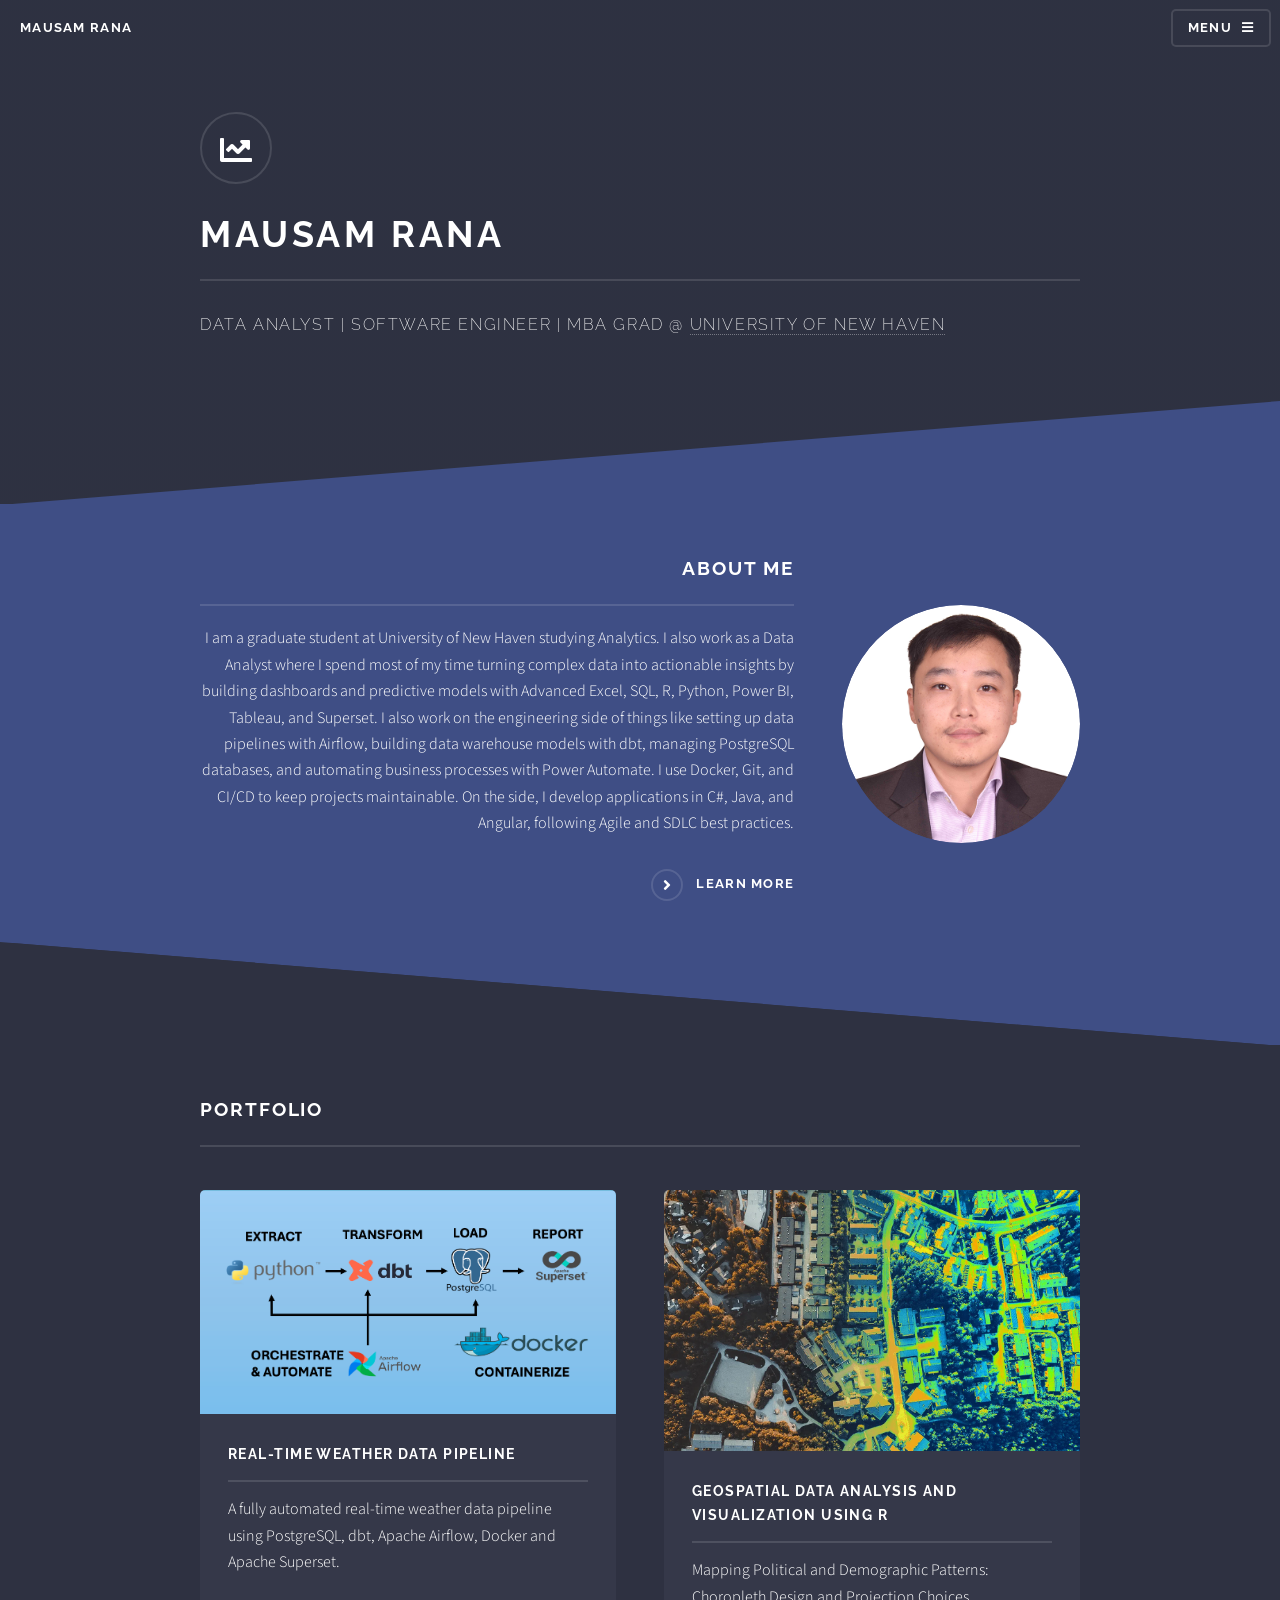
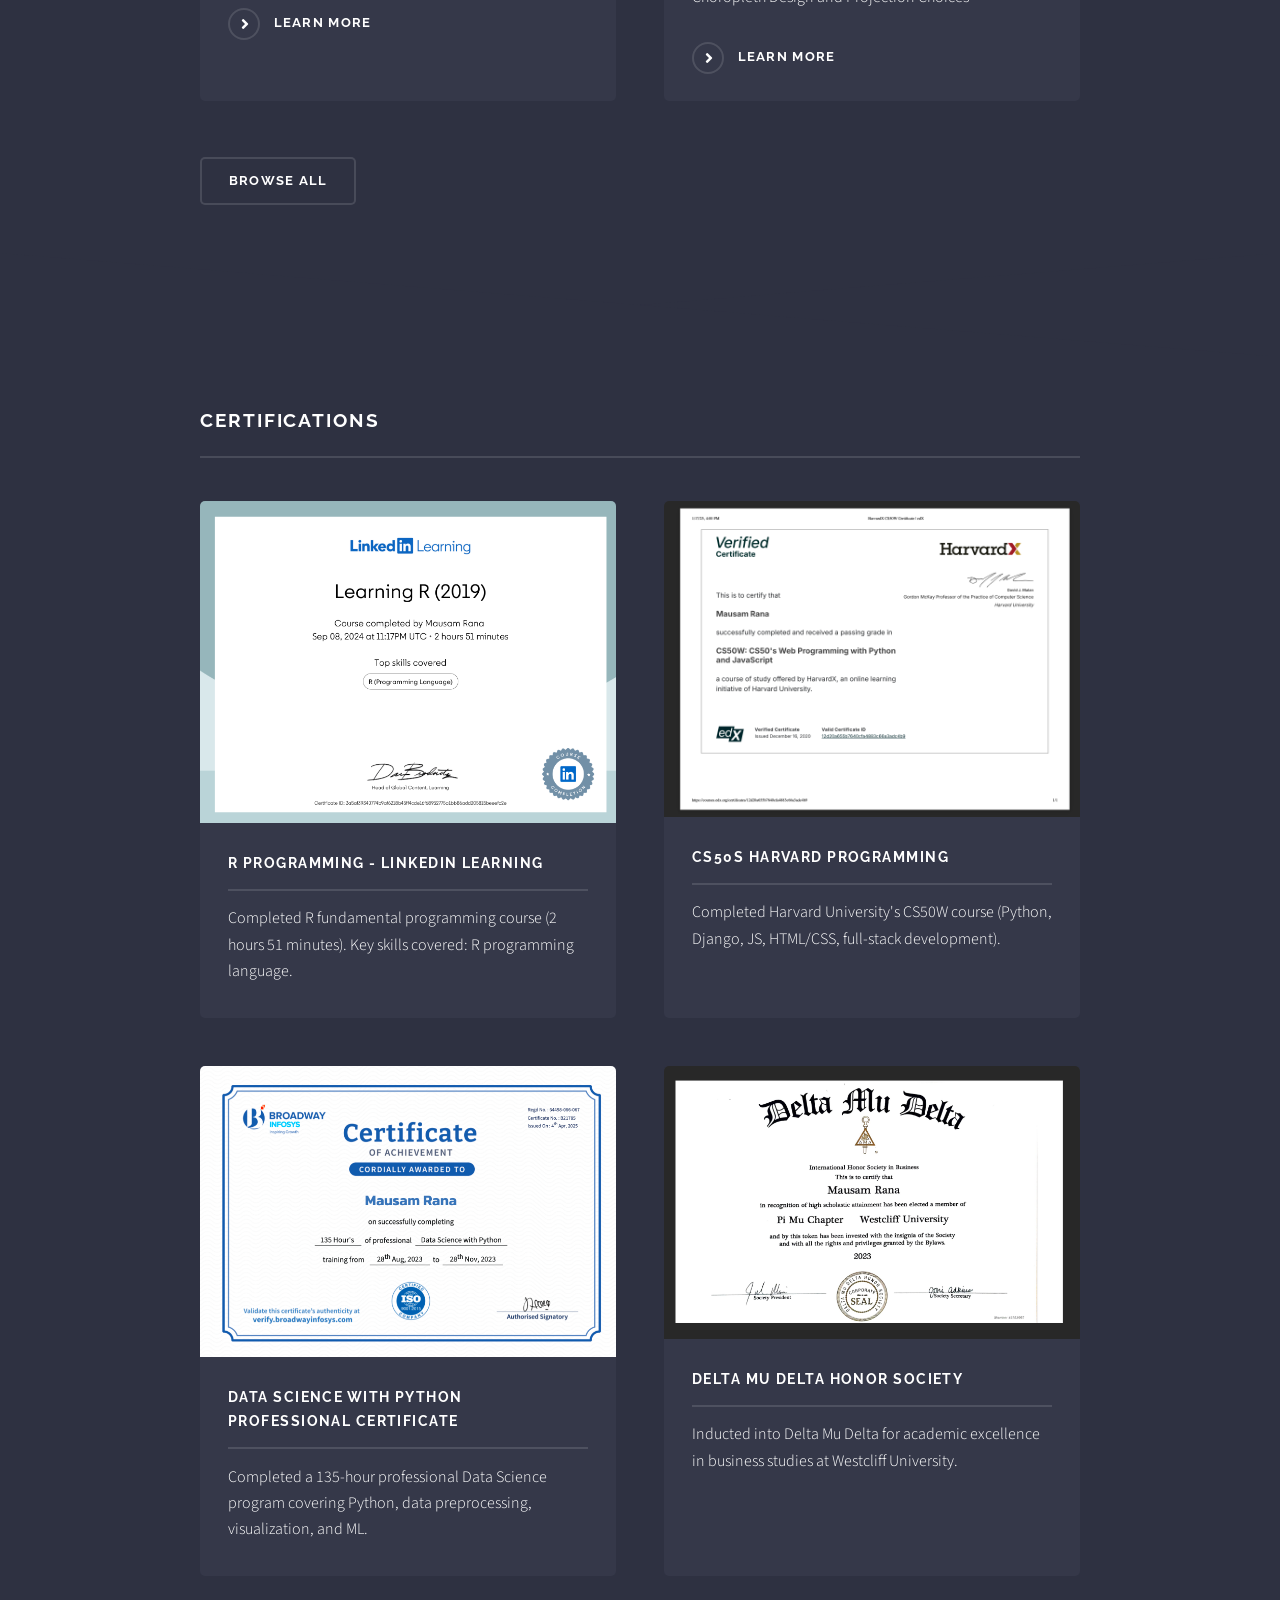
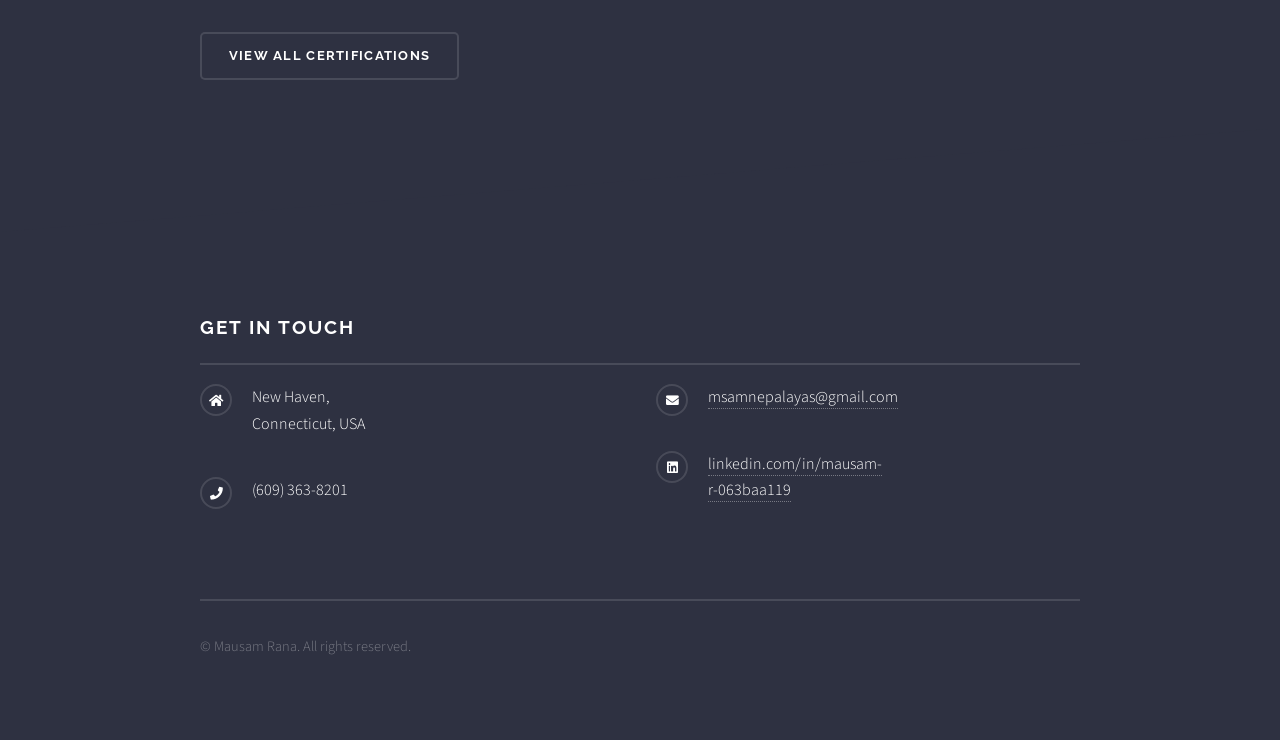
==== index.html @ c0e85bce "Add files via upload" ====
<!DOCTYPE HTML>
<html>
	<head>
		<title>Mausam Rana</title>
		<meta charset="utf-8" />
		<meta name="viewport" content="width=device-width, initial-scale=1, user-scalable=no" />
		<link rel="stylesheet" href="assets/css/main.css" />
		<noscript><link rel="stylesheet" href="assets/css/noscript.css" /></noscript>
	</head>
	<body class="is-preload">

		<!-- Page Wrapper -->
		<div id="page-wrapper">

			<!-- Header -->
			<header id="header" class="alt">
				<h1><a href="index.html">Mausam Rana</a></h1>
				<nav>
					<a href="#menu">Menu</a>
				</nav>
			</header>

			<!-- Menu -->
			<nav id="menu">
				<div class="inner">
					<h2>Menu</h2>
					<ul class="links">
						<li><a href="index.html">Home</a></li>
						<li><a href="about-me.html">About Me</a></li>
						<li><a href="portfolio.html">Portfolio</a></li>
						<li><a href="certifications.html">Certifications</a></li>
					</ul>
					<a href="#" class="close">Close</a>
				</div>
			</nav>

			<!-- Banner -->
			<section id="banner">
				<div class="inner">
					<div class="logo"><span class="icon solid fa-chart-line"></span></div>
					<h2>Mausam Rana</h2>
					<p>Data Analyst | Software Engineer | MBA Grad @ <a href="https://www.newhaven.edu/index.php" target="_blank">University of New Haven</a></p>

				</div>
				
				</div>
			
			</section>

			<!-- Wrapper -->
			<section id="wrapper">

				<!-- About Me -->
				<section id="one" class="wrapper spotlight style3">
					<div class="inner">
						<a href="#" class="image"><img src="images/profilepic.jpg" alt="" /></a>
						<div class="content">
							<h2 class="major">About me</h2>
							<p>I am a graduate student at University of New Haven studying Analytics. I also work as a Data Analyst where I spend most of my time turning complex data into actionable insights by building dashboards and predictive models with Advanced Excel, SQL, R, Python, Power BI, Tableau, and Superset. I also work on the engineering side of things like setting up data pipelines with Airflow, building data warehouse models with dbt, managing PostgreSQL databases, and automating business processes with Power Automate. I use Docker, Git, and CI/CD to keep projects maintainable. On the side, I develop applications in C#, Java, and Angular, following Agile and SDLC best practices.</p>
							<a href="about-me.html" class="special">Learn more</a>
						</div>
					</div>
				</section>

				<!-- Portfolio -->
				<section id="four" class="wrapper alt style1">
					<div class="inner">
						<h2 class="major">Portfolio</h2>
						<section class="features">
							<article>
								<a href="projects/weather-data-pipeline/weather-data-pipeline.html" class="image"><img src="images/weather-data-pipeline/coverpic.png" alt="" /></a>
								<h3 class="major">Real-Time Weather Data Pipeline</h3>
								<p>A fully automated real-time weather data pipeline using PostgreSQL, dbt, Apache Airflow, Docker and Apache Superset.</p>
								<a href="projects/weather-data-pipeline/weather-data-pipeline.html" class="special">Learn more</a>
							</article>
							<article>
								<a href="projects/geospatial-data-analysis/geospatial-data-analysis.html" class="image"><img src="images/geospatial-data-analysis/coverpic.jpg" alt="" /></a>
								<h3 class="major">Geospatial Data Analysis and Visualization using R</h3>
								<p>Mapping Political and Demographic Patterns: Choropleth Design and Projection Choices</p>
								<a href="projects/geospatial-data-analysis/geospatial-data-analysis.html" class="special">Learn more</a>
							</article>
						</section>
						<ul class="actions">
							<li><a href="portfolio.html" class="button">Browse All</a></li>
						</ul>
					</div>
				</section>

				<!-- Certifications Section -->
				<section id="certifications" class="wrapper alt style1">
					<div class="inner">
						<h2 class="major">Certifications</h2>
						<section class="features">
							<article>
								<a href="images/certifications/Learning R.png" class="image"><img src="images/certifications/Learning R.png" alt="Learning R Certificate" /></a>
								<h3 class="major">R Programming - LinkedIn Learning</h3>
								<p>Completed R fundamental programming course (2 hours 51 minutes). Key skills covered: R programming language.</p>
							</article>
							<article>
								<a href="images/certifications/CS50s Harvard Programming.png" class="image"><img src="images/certifications/CS50s Harvard Programming.png" alt="CS50 Harvard Certificate" /></a>
								<h3 class="major">CS50s Harvard Programming</h3>
								<p>Completed Harvard University's CS50W course (Python, Django, JS, HTML/CSS, full-stack development).</p>
							</article>
							<article>
								<a href="images/certifications/Data Science with Python Professional Certificate.png" class="image"><img src="images/certifications/Data Science with Python Professional Certificate.png" alt="Data Science with Python Certificate" /></a>
								<h3 class="major">Data Science with Python Professional Certificate</h3>
								<p>Completed a 135-hour professional Data Science program covering Python, data preprocessing, visualization, and ML.</p>
							</article>
							<article>
								<a href="images/certifications/Delta Mu Delta.png" class="image"><img src="images/certifications/Delta Mu Delta.png" alt="Delta Mu Delta Honor Society" /></a>
								<h3 class="major">Delta Mu Delta Honor Society</h3>
								<p>Inducted into Delta Mu Delta for academic excellence in business studies at Westcliff University.</p>
							</article>
						</section>
						<ul class="actions">
							<li><a href="certifications.html" class="button">View All Certifications</a></li>
						</ul>
					</div>
				</section>

			</section>

			<!-- Footer -->
			<section id="footer">
				<div class="inner">
					<h2 class="major">Get in touch</h2>
					<div style="display: grid; grid-template-columns: 1fr 1fr; gap: 2rem;">
						<div>
							<ul class="contact">
								<li class="icon solid fa-home">
									New Haven,<br />
									Connecticut, USA
								</li>
								<li class="icon solid fa-phone">(609) 363-8201</li>
							</ul>
						</div>
						<div>
							<ul class="contact">
								<li class="icon solid fa-envelope"><a href="mailto:msamnepalayas@gmail.com">msamnepalayas@gmail.com</a></li>
								<li class="icon brands fa-linkedin"><a href="https://www.linkedin.com/in/mausam-r-063baa119/">linkedin.com/in/mausam-r-063baa119</a></li>
							</ul>
						</div>
					</div>
					<ul class="copyright">
						<li>&copy; Mausam Rana. All rights reserved.</li>
					</ul>
				</div>
			</section>

		</div>

		<!-- Scripts -->
		<script src="assets/js/jquery.min.js"></script>
		<script src="assets/js/jquery.scrollex.min.js"></script>
		<script src="assets/js/browser.min.js"></script>
		<script src="assets/js/breakpoints.min.js"></script>
		<script src="assets/js/util.js"></script>
		<script src="assets/js/main.js"></script>

	</body>
</html>
---- assets/css/main.css ----
@import url(fontawesome-all.min.css);
@import url("https://fonts.googleapis.com/css?family=Raleway:200,700|Source+Sans+Pro:300,600,300italic,600italic");

/*
	Solid State by HTML5 UP
	html5up.net | @ajlkn
	Free for personal and commercial use under the CCA 3.0 license (html5up.net/license)
*/

html, body, div, span, applet, object,
iframe, h1, h2, h3, h4, h5, h6, p, blockquote,
pre, a, abbr, acronym, address, big, cite,
code, del, dfn, em, img, ins, kbd, q, s, samp,
small, strike, strong, sub, sup, tt, var, b,
u, i, center, dl, dt, dd, ol, ul, li, fieldset,
form, label, legend, table, caption, tbody,
tfoot, thead, tr, th, td, article, aside,
canvas, details, embed, figure, figcaption,
footer, header, hgroup, menu, nav, output, ruby,
section, summary, time, mark, audio, video {
	margin: 0;
	padding: 0;
	border: 0;
	font-size: 100%;
	font: inherit;
	vertical-align: baseline;}

article, aside, details, figcaption, figure,
footer, header, hgroup, menu, nav, section {
	display: block;}

body {
	line-height: 1;
}

ol, ul {
	list-style: none;
}

blockquote, q {
	quotes: none;
}

	blockquote:before, blockquote:after, q:before, q:after {
		content: '';
		content: none;
	}

table {
	border-collapse: collapse;
	border-spacing: 0;
}

body {
	-webkit-text-size-adjust: none;
}

mark {
	background-color: transparent;
	color: inherit;
}

input::-moz-focus-inner {
	border: 0;
	padding: 0;
}

input, select, textarea {
	-moz-appearance: none;
	-webkit-appearance: none;
	-ms-appearance: none;
	appearance: none;
}

/* Basic */

	@-ms-viewport {
		width: device-width;
	}

	body {
		-ms-overflow-style: scrollbar;
	}

	@media screen and (max-width: 480px) {

		html, body {
			min-width: 320px;
		}

	}

	html {
		box-sizing: border-box;
	}

	*, *:before, *:after {
		box-sizing: inherit;
	}

	body {
		background-color: #2e3141;
		background-image: linear-gradient(to top, rgba(46, 49, 65, 0.8), rgba(46, 49, 65, 0.8)), url("../../images/bwg.jpg");
		background-size: auto,
 cover;
		background-attachment: fixed,
 fixed;
		background-position: center,
 center;
	}

		body.is-preload *, body.is-preload *:before, body.is-preload *:after {
			-moz-animation: none !important;
			-webkit-animation: none !important;
			-ms-animation: none !important;
			animation: none !important;
			-moz-transition: none !important;
			-webkit-transition: none !important;
			-ms-transition: none !important;
			transition: none !important;
		}

/* Type */

	body, input, select, textarea {
		color: #ffffff;
		font-family: "Source Sans Pro", Helvetica, sans-serif;
		font-size: 16.5pt;
		font-weight: 300;
		line-height: 1.65;
	}

		@media screen and (max-width: 1680px) {

			body, input, select, textarea {
				font-size: 13pt;
			}

		}

		@media screen and (max-width: 1280px) {

			body, input, select, textarea {
				font-size: 12pt;
			}

		}

		@media screen and (max-width: 980px) {

			body, input, select, textarea {
				font-size: 12pt;
			}

		}

		@media screen and (max-width: 736px) {

			body, input, select, textarea {
				font-size: 12pt;
			}

		}

		@media screen and (max-width: 480px) {

			body, input, select, textarea {
				font-size: 12pt;
			}

		}

	a {
		-moz-transition: color 0.2s ease-in-out, border-bottom-color 0.2s ease-in-out;
		-webkit-transition: color 0.2s ease-in-out, border-bottom-color 0.2s ease-in-out;
		-ms-transition: color 0.2s ease-in-out, border-bottom-color 0.2s ease-in-out;
		transition: color 0.2s ease-in-out, border-bottom-color 0.2s ease-in-out;
		border-bottom: dotted 1px rgba(255, 255, 255, 0.35);
		color: #ffffff;
		text-decoration: none;
	}

		a:hover {
			border-bottom-color: transparent;
			color: #ffffff !important;
		}

		a.special:not(.button) {
			text-decoration: none;
			border-bottom: 0;
			display: block;
			font-family: Raleway, Helvetica, sans-serif;
			font-size: 0.8em;
			font-weight: 700;
			letter-spacing: 0.1em;
			margin: 0 0 2em 0;
			text-transform: uppercase;
		}

			a.special:not(.button):before {
				-moz-osx-font-smoothing: grayscale;
				-webkit-font-smoothing: antialiased;
				display: inline-block;
				font-style: normal;
				font-variant: normal;
				text-rendering: auto;
				line-height: 1;
				text-transform: none !important;
				font-family: 'Font Awesome 5 Free';
				font-weight: 900;
			}

			a.special:not(.button):before {
				-moz-transition: background-color 0.2s ease-in-out;
				-webkit-transition: background-color 0.2s ease-in-out;
				-ms-transition: background-color 0.2s ease-in-out;
				transition: background-color 0.2s ease-in-out;
				border-radius: 100%;
				border: solid 2px rgba(255, 255, 255, 0.125);
				content: '\f105';
				display: inline-block;
				font-size: 1.25em;
				height: 2em;
				line-height: 1.75em;
				margin-right: 0.85em;
				text-align: center;
				text-indent: 0.15em;
				vertical-align: middle;
				width: 2em;
			}

			a.special:not(.button):hover:before {
				background-color: rgba(255, 255, 255, 0.025);
			}

			a.special:not(.button):active:before {
				background-color: rgba(255, 255, 255, 0.075);
			}

	strong, b {
		color: #ffffff;
		font-weight: 600;
	}

	em, i {
		font-style: italic;
	}

	p {
		margin: 0 0 2em 0;
	}

	h1, h2, h3, h4, h5, h6 {
		color: #ffffff;
		font-family: Raleway, Helvetica, sans-serif;
		font-weight: 700;
		letter-spacing: 0.1em;
		margin: 0 0 1em 0;
		text-transform: uppercase;
	}

		h1 a, h2 a, h3 a, h4 a, h5 a, h6 a {
			color: inherit;
			text-decoration: none;
			border-bottom: 0;
		}

		h1 span, h2 span, h3 span, h4 span, h5 span, h6 span {
			font-weight: 200;
		}

		h1.major, h2.major, h3.major, h4.major, h5.major, h6.major {
			padding-bottom: 1em;
			border-bottom: solid 2px rgba(255, 255, 255, 0.125);
		}

	h2 {
		font-size: 1.2em;
	}

	h3 {
		font-size: 0.9em;
	}

	h4 {
		font-size: 0.7em;
	}

	h5 {
		font-size: 0.7em;
	}

	h6 {
		font-size: 0.7em;
	}

	@media screen and (max-width: 736px) {

		h2 {
			font-size: 1em;
		}

		h3 {
			font-size: 0.8em;
		}

	}

	sub {
		font-size: 0.8em;
		position: relative;
		top: 0.5em;
	}

	sup {
		font-size: 0.8em;
		position: relative;
		top: -0.5em;
	}

	blockquote {
		border-left: solid 4px rgba(255, 255, 255, 0.125);
		font-style: italic;
		margin: 0 0 2em 0;
		padding: 0.5em 0 0.5em 2em;
	}

	code {
		background: rgba(255, 255, 255, 0.025);
		border-radius: 5px;
		border: solid 2px rgba(255, 255, 255, 0.125);
		font-family: "Courier New", monospace;
		font-size: 0.9em;
		margin: 0 0.25em;
		padding: 0.25em 0.65em;
	}

	pre {
		-webkit-overflow-scrolling: touch;
		font-family: "Courier New", monospace;
		font-size: 0.9em;
		margin: 0 0 2em 0;
	}

		pre code {
			display: block;
			line-height: 1.75em;
			padding: 1em 1.5em;
			overflow-x: auto;
		}

	hr {
		border: 0;
		border-bottom: solid 2px rgba(255, 255, 255, 0.125);
		margin: 2.5em 0;
	}

		hr.major {
			margin: 4em 0;
		}

	.align-left {
		text-align: left;
	}

	.align-center {
		text-align: center;
	}

	.align-right {
		text-align: right;
	}

/* Row */

	.row {
		display: flex;
		flex-wrap: wrap;
		box-sizing: border-box;
		align-items: stretch;
	}

		.row > * {
			box-sizing: border-box;
		}

		.row.gtr-uniform > * > :last-child {
			margin-bottom: 0;
		}

		.row.aln-left {
			justify-content: flex-start;
		}

		.row.aln-center {
			justify-content: center;
		}

		.row.aln-right {
			justify-content: flex-end;
		}

		.row.aln-top {
			align-items: flex-start;
		}

		.row.aln-middle {
			align-items: center;
		}

		.row.aln-bottom {
			align-items: flex-end;
		}

		.row > .imp {
			order: -1;
		}

		.row > .col-1 {
			width: 8.33333%;
		}

		.row > .off-1 {
			margin-left: 8.33333%;
		}

		.row > .col-2 {
			width: 16.66667%;
		}

		.row > .off-2 {
			margin-left: 16.66667%;
		}

		.row > .col-3 {
			width: 25%;
		}

		.row > .off-3 {
			margin-left: 25%;
		}

		.row > .col-4 {
			width: 33.33333%;
		}

		.row > .off-4 {
			margin-left: 33.33333%;
		}

		.row > .col-5 {
			width: 41.66667%;
		}

		.row > .off-5 {
			margin-left: 41.66667%;
		}

		.row > .col-6 {
			width: 50%;
		}

		.row > .off-6 {
			margin-left: 50%;
		}

		.row > .col-7 {
			width: 58.33333%;
		}

		.row > .off-7 {
			margin-left: 58.33333%;
		}

		.row > .col-8 {
			width: 66.66667%;
		}

		.row > .off-8 {
			margin-left: 66.66667%;
		}

		.row > .col-9 {
			width: 75%;
		}

		.row > .off-9 {
			margin-left: 75%;
		}

		.row > .col-10 {
			width: 83.33333%;
		}

		.row > .off-10 {
			margin-left: 83.33333%;
		}

		.row > .col-11 {
			width: 91.66667%;
		}

		.row > .off-11 {
			margin-left: 91.66667%;
		}

		.row > .col-12 {
			width: 100%;
		}

		.row > .off-12 {
			margin-left: 100%;
		}

		.row.gtr-0 {
			margin-top: 0;
			margin-left: 0em;
		}

			.row.gtr-0 > * {
				padding: 0 0 0 0em;
			}

			.row.gtr-0.gtr-uniform {
				margin-top: 0em;
			}

				.row.gtr-0.gtr-uniform > * {
					padding-top: 0em;
				}

		.row.gtr-25 {
			margin-top: 0;
			margin-left: -0.4375em;
		}

			.row.gtr-25 > * {
				padding: 0 0 0 0.4375em;
			}

			.row.gtr-25.gtr-uniform {
				margin-top: -0.4375em;
			}

				.row.gtr-25.gtr-uniform > * {
					padding-top: 0.4375em;
				}

		.row.gtr-50 {
			margin-top: 0;
			margin-left: -0.875em;
		}

			.row.gtr-50 > * {
				padding: 0 0 0 0.875em;
			}

			.row.gtr-50.gtr-uniform {
				margin-top: -0.875em;
			}

				.row.gtr-50.gtr-uniform > * {
					padding-top: 0.875em;
				}

		.row {
			margin-top: 0;
			margin-left: -1.75em;
		}

			.row > * {
				padding: 0 0 0 1.75em;
			}

			.row.gtr-uniform {
				margin-top: -1.75em;
			}

				.row.gtr-uniform > * {
					padding-top: 1.75em;
				}

		.row.gtr-150 {
			margin-top: 0;
			margin-left: -2.625em;
		}

			.row.gtr-150 > * {
				padding: 0 0 0 2.625em;
			}

			.row.gtr-150.gtr-uniform {
				margin-top: -2.625em;
			}

				.row.gtr-150.gtr-uniform > * {
					padding-top: 2.625em;
				}

		.row.gtr-200 {
			margin-top: 0;
			margin-left: -3.5em;
		}

			.row.gtr-200 > * {
				padding: 0 0 0 3.5em;
			}

			.row.gtr-200.gtr-uniform {
				margin-top: -3.5em;
			}

				.row.gtr-200.gtr-uniform > * {
					padding-top: 3.5em;
				}

		@media screen and (max-width: 1680px) {

			.row {
				display: flex;
				flex-wrap: wrap;
				box-sizing: border-box;
				align-items: stretch;
			}

				.row > * {
					box-sizing: border-box;
				}

				.row.gtr-uniform > * > :last-child {
					margin-bottom: 0;
				}

				.row.aln-left {
					justify-content: flex-start;
				}

				.row.aln-center {
					justify-content: center;
				}

				.row.aln-right {
					justify-content: flex-end;
				}

				.row.aln-top {
					align-items: flex-start;
				}

				.row.aln-middle {
					align-items: center;
				}

				.row.aln-bottom {
					align-items: flex-end;
				}

				.row > .imp-xlarge {
					order: -1;
				}

				.row > .col-1-xlarge {
					width: 8.33333%;
				}

				.row > .off-1-xlarge {
					margin-left: 8.33333%;
				}

				.row > .col-2-xlarge {
					width: 16.66667%;
				}

				.row > .off-2-xlarge {
					margin-left: 16.66667%;
				}

				.row > .col-3-xlarge {
					width: 25%;
				}

				.row > .off-3-xlarge {
					margin-left: 25%;
				}

				.row > .col-4-xlarge {
					width: 33.33333%;
				}

				.row > .off-4-xlarge {
					margin-left: 33.33333%;
				}

				.row > .col-5-xlarge {
					width: 41.66667%;
				}

				.row > .off-5-xlarge {
					margin-left: 41.66667%;
				}

				.row > .col-6-xlarge {
					width: 50%;
				}

				.row > .off-6-xlarge {
					margin-left: 50%;
				}

				.row > .col-7-xlarge {
					width: 58.33333%;
				}

				.row > .off-7-xlarge {
					margin-left: 58.33333%;
				}

				.row > .col-8-xlarge {
					width: 66.66667%;
				}

				.row > .off-8-xlarge {
					margin-left: 66.66667%;
				}

				.row > .col-9-xlarge {
					width: 75%;
				}

				.row > .off-9-xlarge {
					margin-left: 75%;
				}

				.row > .col-10-xlarge {
					width: 83.33333%;
				}

				.row > .off-10-xlarge {
					margin-left: 83.33333%;
				}

				.row > .col-11-xlarge {
					width: 91.66667%;
				}

				.row > .off-11-xlarge {
					margin-left: 91.66667%;
				}

				.row > .col-12-xlarge {
					width: 100%;
				}

				.row > .off-12-xlarge {
					margin-left: 100%;
				}

				.row.gtr-0 {
					margin-top: 0;
					margin-left: 0em;
				}

					.row.gtr-0 > * {
						padding: 0 0 0 0em;
					}

					.row.gtr-0.gtr-uniform {
						margin-top: 0em;
					}

						.row.gtr-0.gtr-uniform > * {
							padding-top: 0em;
						}

				.row.gtr-25 {
					margin-top: 0;
					margin-left: -0.4375em;
				}

					.row.gtr-25 > * {
						padding: 0 0 0 0.4375em;
					}

					.row.gtr-25.gtr-uniform {
						margin-top: -0.4375em;
					}

						.row.gtr-25.gtr-uniform > * {
							padding-top: 0.4375em;
						}

				.row.gtr-50 {
					margin-top: 0;
					margin-left: -0.875em;
				}

					.row.gtr-50 > * {
						padding: 0 0 0 0.875em;
					}

					.row.gtr-50.gtr-uniform {
						margin-top: -0.875em;
					}

						.row.gtr-50.gtr-uniform > * {
							padding-top: 0.875em;
						}

				.row {
					margin-top: 0;
					margin-left: -1.75em;
				}

					.row > * {
						padding: 0 0 0 1.75em;
					}

					.row.gtr-uniform {
						margin-top: -1.75em;
					}

						.row.gtr-uniform > * {
							padding-top: 1.75em;
						}

				.row.gtr-150 {
					margin-top: 0;
					margin-left: -2.625em;
				}

					.row.gtr-150 > * {
						padding: 0 0 0 2.625em;
					}

					.row.gtr-150.gtr-uniform {
						margin-top: -2.625em;
					}

						.row.gtr-150.gtr-uniform > * {
							padding-top: 2.625em;
						}

				.row.gtr-200 {
					margin-top: 0;
					margin-left: -3.5em;
				}

					.row.gtr-200 > * {
						padding: 0 0 0 3.5em;
					}

					.row.gtr-200.gtr-uniform {
						margin-top: -3.5em;
					}

						.row.gtr-200.gtr-uniform > * {
							padding-top: 3.5em;
						}

		}

		@media screen and (max-width: 1280px) {

			.row {
				display: flex;
				flex-wrap: wrap;
				box-sizing: border-box;
				align-items: stretch;
			}

				.row > * {
					box-sizing: border-box;
				}

				.row.gtr-uniform > * > :last-child {
					margin-bottom: 0;
				}

				.row.aln-left {
					justify-content: flex-start;
				}

				.row.aln-center {
					justify-content: center;
				}

				.row.aln-right {
					justify-content: flex-end;
				}

				.row.aln-top {
					align-items: flex-start;
				}

				.row.aln-middle {
					align-items: center;
				}

				.row.aln-bottom {
					align-items: flex-end;
				}

				.row > .imp-large {
					order: -1;
				}

				.row > .col-1-large {
					width: 8.33333%;
				}

				.row > .off-1-large {
					margin-left: 8.33333%;
				}

				.row > .col-2-large {
					width: 16.66667%;
				}

				.row > .off-2-large {
					margin-left: 16.66667%;
				}

				.row > .col-3-large {
					width: 25%;
				}

				.row > .off-3-large {
					margin-left: 25%;
				}

				.row > .col-4-large {
					width: 33.33333%;
				}

				.row > .off-4-large {
					margin-left: 33.33333%;
				}

				.row > .col-5-large {
					width: 41.66667%;
				}

				.row > .off-5-large {
					margin-left: 41.66667%;
				}

				.row > .col-6-large {
					width: 50%;
				}

				.row > .off-6-large {
					margin-left: 50%;
				}

				.row > .col-7-large {
					width: 58.33333%;
				}

				.row > .off-7-large {
					margin-left: 58.33333%;
				}

				.row > .col-8-large {
					width: 66.66667%;
				}

				.row > .off-8-large {
					margin-left: 66.66667%;
				}

				.row > .col-9-large {
					width: 75%;
				}

				.row > .off-9-large {
					margin-left: 75%;
				}

				.row > .col-10-large {
					width: 83.33333%;
				}

				.row > .off-10-large {
					margin-left: 83.33333%;
				}

				.row > .col-11-large {
					width: 91.66667%;
				}

				.row > .off-11-large {
					margin-left: 91.66667%;
				}

				.row > .col-12-large {
					width: 100%;
				}

				.row > .off-12-large {
					margin-left: 100%;
				}

				.row.gtr-0 {
					margin-top: 0;
					margin-left: 0em;
				}

					.row.gtr-0 > * {
						padding: 0 0 0 0em;
					}

					.row.gtr-0.gtr-uniform {
						margin-top: 0em;
					}

						.row.gtr-0.gtr-uniform > * {
							padding-top: 0em;
						}

				.row.gtr-25 {
					margin-top: 0;
					margin-left: -0.4375em;
				}

					.row.gtr-25 > * {
						padding: 0 0 0 0.4375em;
					}

					.row.gtr-25.gtr-uniform {
						margin-top: -0.4375em;
					}

						.row.gtr-25.gtr-uniform > * {
							padding-top: 0.4375em;
						}

				.row.gtr-50 {
					margin-top: 0;
					margin-left: -0.875em;
				}

					.row.gtr-50 > * {
						padding: 0 0 0 0.875em;
					}

					.row.gtr-50.gtr-uniform {
						margin-top: -0.875em;
					}

						.row.gtr-50.gtr-uniform > * {
							padding-top: 0.875em;
						}

				.row {
					margin-top: 0;
					margin-left: -1.75em;
				}

					.row > * {
						padding: 0 0 0 1.75em;
					}

					.row.gtr-uniform {
						margin-top: -1.75em;
					}

						.row.gtr-uniform > * {
							padding-top: 1.75em;
						}

				.row.gtr-150 {
					margin-top: 0;
					margin-left: -2.625em;
				}

					.row.gtr-150 > * {
						padding: 0 0 0 2.625em;
					}

					.row.gtr-150.gtr-uniform {
						margin-top: -2.625em;
					}

						.row.gtr-150.gtr-uniform > * {
							padding-top: 2.625em;
						}

				.row.gtr-200 {
					margin-top: 0;
					margin-left: -3.5em;
				}

					.row.gtr-200 > * {
						padding: 0 0 0 3.5em;
					}

					.row.gtr-200.gtr-uniform {
						margin-top: -3.5em;
					}

						.row.gtr-200.gtr-uniform > * {
							padding-top: 3.5em;
						}

		}

		@media screen and (max-width: 980px) {

			.row {
				display: flex;
				flex-wrap: wrap;
				box-sizing: border-box;
				align-items: stretch;
			}

				.row > * {
					box-sizing: border-box;
				}

				.row.gtr-uniform > * > :last-child {
					margin-bottom: 0;
				}

				.row.aln-left {
					justify-content: flex-start;
				}

				.row.aln-center {
					justify-content: center;
				}

				.row.aln-right {
					justify-content: flex-end;
				}

				.row.aln-top {
					align-items: flex-start;
				}

				.row.aln-middle {
					align-items: center;
				}

				.row.aln-bottom {
					align-items: flex-end;
				}

				.row > .imp-medium {
					order: -1;
				}

				.row > .col-1-medium {
					width: 8.33333%;
				}

				.row > .off-1-medium {
					margin-left: 8.33333%;
				}

				.row > .col-2-medium {
					width: 16.66667%;
				}

				.row > .off-2-medium {
					margin-left: 16.66667%;
				}

				.row > .col-3-medium {
					width: 25%;
				}

				.row > .off-3-medium {
					margin-left: 25%;
				}

				.row > .col-4-medium {
					width: 33.33333%;
				}

				.row > .off-4-medium {
					margin-left: 33.33333%;
				}

				.row > .col-5-medium {
					width: 41.66667%;
				}

				.row > .off-5-medium {
					margin-left: 41.66667%;
				}

				.row > .col-6-medium {
					width: 50%;
				}

				.row > .off-6-medium {
					margin-left: 50%;
				}

				.row > .col-7-medium {
					width: 58.33333%;
				}

				.row > .off-7-medium {
					margin-left: 58.33333%;
				}

				.row > .col-8-medium {
					width: 66.66667%;
				}

				.row > .off-8-medium {
					margin-left: 66.66667%;
				}

				.row > .col-9-medium {
					width: 75%;
				}

				.row > .off-9-medium {
					margin-left: 75%;
				}

				.row > .col-10-medium {
					width: 83.33333%;
				}

				.row > .off-10-medium {
					margin-left: 83.33333%;
				}

				.row > .col-11-medium {
					width: 91.66667%;
				}

				.row > .off-11-medium {
					margin-left: 91.66667%;
				}

				.row > .col-12-medium {
					width: 100%;
				}

				.row > .off-12-medium {
					margin-left: 100%;
				}

				.row.gtr-0 {
					margin-top: 0;
					margin-left: 0em;
				}

					.row.gtr-0 > * {
						padding: 0 0 0 0em;
					}

					.row.gtr-0.gtr-uniform {
						margin-top: 0em;
					}

						.row.gtr-0.gtr-uniform > * {
							padding-top: 0em;
						}

				.row.gtr-25 {
					margin-top: 0;
					margin-left: -0.4375em;
				}

					.row.gtr-25 > * {
						padding: 0 0 0 0.4375em;
					}

					.row.gtr-25.gtr-uniform {
						margin-top: -0.4375em;
					}

						.row.gtr-25.gtr-uniform > * {
							padding-top: 0.4375em;
						}

				.row.gtr-50 {
					margin-top: 0;
					margin-left: -0.875em;
				}

					.row.gtr-50 > * {
						padding: 0 0 0 0.875em;
					}

					.row.gtr-50.gtr-uniform {
						margin-top: -0.875em;
					}

						.row.gtr-50.gtr-uniform > * {
							padding-top: 0.875em;
						}

				.row {
					margin-top: 0;
					margin-left: -1.75em;
				}

					.row > * {
						padding: 0 0 0 1.75em;
					}

					.row.gtr-uniform {
						margin-top: -1.75em;
					}

						.row.gtr-uniform > * {
							padding-top: 1.75em;
						}

				.row.gtr-150 {
					margin-top: 0;
					margin-left: -2.625em;
				}

					.row.gtr-150 > * {
						padding: 0 0 0 2.625em;
					}

					.row.gtr-150.gtr-uniform {
						margin-top: -2.625em;
					}

						.row.gtr-150.gtr-uniform > * {
							padding-top: 2.625em;
						}

				.row.gtr-200 {
					margin-top: 0;
					margin-left: -3.5em;
				}

					.row.gtr-200 > * {
						padding: 0 0 0 3.5em;
					}

					.row.gtr-200.gtr-uniform {
						margin-top: -3.5em;
					}

						.row.gtr-200.gtr-uniform > * {
							padding-top: 3.5em;
						}

		}

		@media screen and (max-width: 736px) {

			.row {
				display: flex;
				flex-wrap: wrap;
				box-sizing: border-box;
				align-items: stretch;
			}

				.row > * {
					box-sizing: border-box;
				}

				.row.gtr-uniform > * > :last-child {
					margin-bottom: 0;
				}

				.row.aln-left {
					justify-content: flex-start;
				}

				.row.aln-center {
					justify-content: center;
				}

				.row.aln-right {
					justify-content: flex-end;
				}

				.row.aln-top {
					align-items: flex-start;
				}

				.row.aln-middle {
					align-items: center;
				}

				.row.aln-bottom {
					align-items: flex-end;
				}

				.row > .imp-small {
					order: -1;
				}

				.row > .col-1-small {
					width: 8.33333%;
				}

				.row > .off-1-small {
					margin-left: 8.33333%;
				}

				.row > .col-2-small {
					width: 16.66667%;
				}

				.row > .off-2-small {
					margin-left: 16.66667%;
				}

				.row > .col-3-small {
					width: 25%;
				}

				.row > .off-3-small {
					margin-left: 25%;
				}

				.row > .col-4-small {
					width: 33.33333%;
				}

				.row > .off-4-small {
					margin-left: 33.33333%;
				}

				.row > .col-5-small {
					width: 41.66667%;
				}

				.row > .off-5-small {
					margin-left: 41.66667%;
				}

				.row > .col-6-small {
					width: 50%;
				}

				.row > .off-6-small {
					margin-left: 50%;
				}

				.row > .col-7-small {
					width: 58.33333%;
				}

				.row > .off-7-small {
					margin-left: 58.33333%;
				}

				.row > .col-8-small {
					width: 66.66667%;
				}

				.row > .off-8-small {
					margin-left: 66.66667%;
				}

				.row > .col-9-small {
					width: 75%;
				}

				.row > .off-9-small {
					margin-left: 75%;
				}

				.row > .col-10-small {
					width: 83.33333%;
				}

				.row > .off-10-small {
					margin-left: 83.33333%;
				}

				.row > .col-11-small {
					width: 91.66667%;
				}

				.row > .off-11-small {
					margin-left: 91.66667%;
				}

				.row > .col-12-small {
					width: 100%;
				}

				.row > .off-12-small {
					margin-left: 100%;
				}

				.row.gtr-0 {
					margin-top: 0;
					margin-left: 0em;
				}

					.row.gtr-0 > * {
						padding: 0 0 0 0em;
					}

					.row.gtr-0.gtr-uniform {
						margin-top: 0em;
					}

						.row.gtr-0.gtr-uniform > * {
							padding-top: 0em;
						}

				.row.gtr-25 {
					margin-top: 0;
					margin-left: -0.3125em;
				}

					.row.gtr-25 > * {
						padding: 0 0 0 0.3125em;
					}

					.row.gtr-25.gtr-uniform {
						margin-top: -0.3125em;
					}

						.row.gtr-25.gtr-uniform > * {
							padding-top: 0.3125em;
						}

				.row.gtr-50 {
					margin-top: 0;
					margin-left: -0.625em;
				}

					.row.gtr-50 > * {
						padding: 0 0 0 0.625em;
					}

					.row.gtr-50.gtr-uniform {
						margin-top: -0.625em;
					}

						.row.gtr-50.gtr-uniform > * {
							padding-top: 0.625em;
						}

				.row {
					margin-top: 0;
					margin-left: -1.25em;
				}

					.row > * {
						padding: 0 0 0 1.25em;
					}

					.row.gtr-uniform {
						margin-top: -1.25em;
					}

						.row.gtr-uniform > * {
							padding-top: 1.25em;
						}

				.row.gtr-150 {
					margin-top: 0;
					margin-left: -1.875em;
				}

					.row.gtr-150 > * {
						padding: 0 0 0 1.875em;
					}

					.row.gtr-150.gtr-uniform {
						margin-top: -1.875em;
					}

						.row.gtr-150.gtr-uniform > * {
							padding-top: 1.875em;
						}

				.row.gtr-200 {
					margin-top: 0;
					margin-left: -2.5em;
				}

					.row.gtr-200 > * {
						padding: 0 0 0 2.5em;
					}

					.row.gtr-200.gtr-uniform {
						margin-top: -2.5em;
					}

						.row.gtr-200.gtr-uniform > * {
							padding-top: 2.5em;
						}

		}

		@media screen and (max-width: 480px) {

			.row {
				display: flex;
				flex-wrap: wrap;
				box-sizing: border-box;
				align-items: stretch;
			}

				.row > * {
					box-sizing: border-box;
				}

				.row.gtr-uniform > * > :last-child {
					margin-bottom: 0;
				}

				.row.aln-left {
					justify-content: flex-start;
				}

				.row.aln-center {
					justify-content: center;
				}

				.row.aln-right {
					justify-content: flex-end;
				}

				.row.aln-top {
					align-items: flex-start;
				}

				.row.aln-middle {
					align-items: center;
				}

				.row.aln-bottom {
					align-items: flex-end;
				}

				.row > .imp-xsmall {
					order: -1;
				}

				.row > .col-1-xsmall {
					width: 8.33333%;
				}

				.row > .off-1-xsmall {
					margin-left: 8.33333%;
				}

				.row > .col-2-xsmall {
					width: 16.66667%;
				}

				.row > .off-2-xsmall {
					margin-left: 16.66667%;
				}

				.row > .col-3-xsmall {
					width: 25%;
				}

				.row > .off-3-xsmall {
					margin-left: 25%;
				}

				.row > .col-4-xsmall {
					width: 33.33333%;
				}

				.row > .off-4-xsmall {
					margin-left: 33.33333%;
				}

				.row > .col-5-xsmall {
					width: 41.66667%;
				}

				.row > .off-5-xsmall {
					margin-left: 41.66667%;
				}

				.row > .col-6-xsmall {
					width: 50%;
				}

				.row > .off-6-xsmall {
					margin-left: 50%;
				}

				.row > .col-7-xsmall {
					width: 58.33333%;
				}

				.row > .off-7-xsmall {
					margin-left: 58.33333%;
				}

				.row > .col-8-xsmall {
					width: 66.66667%;
				}

				.row > .off-8-xsmall {
					margin-left: 66.66667%;
				}

				.row > .col-9-xsmall {
					width: 75%;
				}

				.row > .off-9-xsmall {
					margin-left: 75%;
				}

				.row > .col-10-xsmall {
					width: 83.33333%;
				}

				.row > .off-10-xsmall {
					margin-left: 83.33333%;
				}

				.row > .col-11-xsmall {
					width: 91.66667%;
				}

				.row > .off-11-xsmall {
					margin-left: 91.66667%;
				}

				.row > .col-12-xsmall {
					width: 100%;
				}

				.row > .off-12-xsmall {
					margin-left: 100%;
				}

				.row.gtr-0 {
					margin-top: 0;
					margin-left: 0em;
				}

					.row.gtr-0 > * {
						padding: 0 0 0 0em;
					}

					.row.gtr-0.gtr-uniform {
						margin-top: 0em;
					}

						.row.gtr-0.gtr-uniform > * {
							padding-top: 0em;
						}

				.row.gtr-25 {
					margin-top: 0;
					margin-left: -0.3125em;
				}

					.row.gtr-25 > * {
						padding: 0 0 0 0.3125em;
					}

					.row.gtr-25.gtr-uniform {
						margin-top: -0.3125em;
					}

						.row.gtr-25.gtr-uniform > * {
							padding-top: 0.3125em;
						}

				.row.gtr-50 {
					margin-top: 0;
					margin-left: -0.625em;
				}

					.row.gtr-50 > * {
						padding: 0 0 0 0.625em;
					}

					.row.gtr-50.gtr-uniform {
						margin-top: -0.625em;
					}

						.row.gtr-50.gtr-uniform > * {
							padding-top: 0.625em;
						}

				.row {
					margin-top: 0;
					margin-left: -1.25em;
				}

					.row > * {
						padding: 0 0 0 1.25em;
					}

					.row.gtr-uniform {
						margin-top: -1.25em;
					}

						.row.gtr-uniform > * {
							padding-top: 1.25em;
						}

				.row.gtr-150 {
					margin-top: 0;
					margin-left: -1.875em;
				}

					.row.gtr-150 > * {
						padding: 0 0 0 1.875em;
					}

					.row.gtr-150.gtr-uniform {
						margin-top: -1.875em;
					}

						.row.gtr-150.gtr-uniform > * {
							padding-top: 1.875em;
						}

				.row.gtr-200 {
					margin-top: 0;
					margin-left: -2.5em;
				}

					.row.gtr-200 > * {
						padding: 0 0 0 2.5em;
					}

					.row.gtr-200.gtr-uniform {
						margin-top: -2.5em;
					}

						.row.gtr-200.gtr-uniform > * {
							padding-top: 2.5em;
						}

		}

		@media screen and (max-width: 360px) {

			.row {
				display: flex;
				flex-wrap: wrap;
				box-sizing: border-box;
				align-items: stretch;
			}

				.row > * {
					box-sizing: border-box;
				}

				.row.gtr-uniform > * > :last-child {
					margin-bottom: 0;
				}

				.row.aln-left {
					justify-content: flex-start;
				}

				.row.aln-center {
					justify-content: center;
				}

				.row.aln-right {
					justify-content: flex-end;
				}

				.row.aln-top {
					align-items: flex-start;
				}

				.row.aln-middle {
					align-items: center;
				}

				.row.aln-bottom {
					align-items: flex-end;
				}

				.row > .imp-xxsmall {
					order: -1;
				}

				.row > .col-1-xxsmall {
					width: 8.33333%;
				}

				.row > .off-1-xxsmall {
					margin-left: 8.33333%;
				}

				.row > .col-2-xxsmall {
					width: 16.66667%;
				}

				.row > .off-2-xxsmall {
					margin-left: 16.66667%;
				}

				.row > .col-3-xxsmall {
					width: 25%;
				}

				.row > .off-3-xxsmall {
					margin-left: 25%;
				}

				.row > .col-4-xxsmall {
					width: 33.33333%;
				}

				.row > .off-4-xxsmall {
					margin-left: 33.33333%;
				}

				.row > .col-5-xxsmall {
					width: 41.66667%;
				}

				.row > .off-5-xxsmall {
					margin-left: 41.66667%;
				}

				.row > .col-6-xxsmall {
					width: 50%;
				}

				.row > .off-6-xxsmall {
					margin-left: 50%;
				}

				.row > .col-7-xxsmall {
					width: 58.33333%;
				}

				.row > .off-7-xxsmall {
					margin-left: 58.33333%;
				}

				.row > .col-8-xxsmall {
					width: 66.66667%;
				}

				.row > .off-8-xxsmall {
					margin-left: 66.66667%;
				}

				.row > .col-9-xxsmall {
					width: 75%;
				}

				.row > .off-9-xxsmall {
					margin-left: 75%;
				}

				.row > .col-10-xxsmall {
					width: 83.33333%;
				}

				.row > .off-10-xxsmall {
					margin-left: 83.33333%;
				}

				.row > .col-11-xxsmall {
					width: 91.66667%;
				}

				.row > .off-11-xxsmall {
					margin-left: 91.66667%;
				}

				.row > .col-12-xxsmall {
					width: 100%;
				}

				.row > .off-12-xxsmall {
					margin-left: 100%;
				}

				.row.gtr-0 {
					margin-top: 0;
					margin-left: 0em;
				}

					.row.gtr-0 > * {
						padding: 0 0 0 0em;
					}

					.row.gtr-0.gtr-uniform {
						margin-top: 0em;
					}

						.row.gtr-0.gtr-uniform > * {
							padding-top: 0em;
						}

				.row.gtr-25 {
					margin-top: 0;
					margin-left: -0.3125em;
				}

					.row.gtr-25 > * {
						padding: 0 0 0 0.3125em;
					}

					.row.gtr-25.gtr-uniform {
						margin-top: -0.3125em;
					}

						.row.gtr-25.gtr-uniform > * {
							padding-top: 0.3125em;
						}

				.row.gtr-50 {
					margin-top: 0;
					margin-left: -0.625em;
				}

					.row.gtr-50 > * {
						padding: 0 0 0 0.625em;
					}

					.row.gtr-50.gtr-uniform {
						margin-top: -0.625em;
					}

						.row.gtr-50.gtr-uniform > * {
							padding-top: 0.625em;
						}

				.row {
					margin-top: 0;
					margin-left: -1.25em;
				}

					.row > * {
						padding: 0 0 0 1.25em;
					}

					.row.gtr-uniform {
						margin-top: -1.25em;
					}

						.row.gtr-uniform > * {
							padding-top: 1.25em;
						}

				.row.gtr-150 {
					margin-top: 0;
					margin-left: -1.875em;
				}

					.row.gtr-150 > * {
						padding: 0 0 0 1.875em;
					}

					.row.gtr-150.gtr-uniform {
						margin-top: -1.875em;
					}

						.row.gtr-150.gtr-uniform > * {
							padding-top: 1.875em;
						}

				.row.gtr-200 {
					margin-top: 0;
					margin-left: -2.5em;
				}

					.row.gtr-200 > * {
						padding: 0 0 0 2.5em;
					}

					.row.gtr-200.gtr-uniform {
						margin-top: -2.5em;
					}

						.row.gtr-200.gtr-uniform > * {
							padding-top: 2.5em;
						}

		}

/* Section/Article */

	section.special, article.special {
		text-align: center;
	}

/* Form */

	form {
		margin: 0 0 2em 0;
	}

		form > :last-child {
			margin-bottom: 0;
		}

		form > .fields {
			display: -moz-flex;
			display: -webkit-flex;
			display: -ms-flex;
			display: flex;
			-moz-flex-wrap: wrap;
			-webkit-flex-wrap: wrap;
			-ms-flex-wrap: wrap;
			flex-wrap: wrap;
			width: calc(100% + 3em);
			margin: -1.5em 0 2em -1.5em;
		}

			form > .fields > .field {
				-moz-flex-grow: 0;
				-webkit-flex-grow: 0;
				-ms-flex-grow: 0;
				flex-grow: 0;
				-moz-flex-shrink: 0;
				-webkit-flex-shrink: 0;
				-ms-flex-shrink: 0;
				flex-shrink: 0;
				padding: 1.5em 0 0 1.5em;
				width: calc(100% - 1.5em);
			}

				form > .fields > .field.half {
					width: calc(50% - 0.75em);
				}

				form > .fields > .field.third {
					width: calc(100%/3 - 0.5em);
				}

				form > .fields > .field.quarter {
					width: calc(25% - 0.375em);
				}

		@media screen and (max-width: 480px) {

			form > .fields {
				width: calc(100% + 3em);
				margin: -1.5em 0 2em -1.5em;
			}

				form > .fields > .field {
					padding: 1.5em 0 0 1.5em;
					width: calc(100% - 1.5em);
				}

					form > .fields > .field.half {
						width: calc(100% - 1.5em);
					}

					form > .fields > .field.third {
						width: calc(100% - 1.5em);
					}

					form > .fields > .field.quarter {
						width: calc(100% - 1.5em);
					}

		}

	label {
		color: #ffffff;
		display: block;
		font-family: Raleway, Helvetica, sans-serif;
		font-size: 0.8em;
		font-weight: 700;
		letter-spacing: 0.1em;
		margin: 0 0 0.7em 0;
		text-transform: uppercase;
	}

	input[type="text"],
	input[type="password"],
	input[type="email"],
	input[type="tel"],
	select,
	textarea {
		-moz-appearance: none;
		-webkit-appearance: none;
		-ms-appearance: none;
		appearance: none;
		background: rgba(255, 255, 255, 0.025);
		border-radius: 5px;
		border: none;
		border: solid 2px rgba(255, 255, 255, 0.125);
		color: inherit;
		display: block;
		outline: 0;
		padding: 0 1em;
		text-decoration: none;
		width: 100%;
	}

		input[type="text"]:invalid,
		input[type="password"]:invalid,
		input[type="email"]:invalid,
		input[type="tel"]:invalid,
		select:invalid,
		textarea:invalid {
			box-shadow: none;
		}

		input[type="text"]:focus,
		input[type="password"]:focus,
		input[type="email"]:focus,
		input[type="tel"]:focus,
		select:focus,
		textarea:focus {
			border-color: #5b6ba6;
		}

	select {
		background-image: url("data:image/svg+xml;charset=utf8,%3Csvg xmlns='http://www.w3.org/2000/svg' width='40' height='40' preserveAspectRatio='none' viewBox='0 0 40 40'%3E%3Cpath d='M9.4,12.3l10.4,10.4l10.4-10.4c0.2-0.2,0.5-0.4,0.9-0.4c0.3,0,0.6,0.1,0.9,0.4l3.3,3.3c0.2,0.2,0.4,0.5,0.4,0.9 c0,0.4-0.1,0.6-0.4,0.9L20.7,31.9c-0.2,0.2-0.5,0.4-0.9,0.4c-0.3,0-0.6-0.1-0.9-0.4L4.3,17.3c-0.2-0.2-0.4-0.5-0.4-0.9 c0-0.4,0.1-0.6,0.4-0.9l3.3-3.3c0.2-0.2,0.5-0.4,0.9-0.4S9.1,12.1,9.4,12.3z' fill='rgba(255, 255, 255, 0.125)' /%3E%3C/svg%3E");
		background-size: 1.25rem;
		background-repeat: no-repeat;
		background-position: calc(100% - 1rem) center;
		height: 2.75em;
		padding-right: 2.75em;
		text-overflow: ellipsis;
	}

		select option {
			color: #ffffff;
			background: #2e3141;
		}

		select:focus::-ms-value {
			background-color: transparent;
		}

		select::-ms-expand {
			display: none;
		}

	input[type="text"],
	input[type="password"],
	input[type="email"],
	select {
		height: 2.75em;
	}

	textarea {
		padding: 0.75em 1em;
	}

	input[type="checkbox"],
	input[type="radio"] {
		-moz-appearance: none;
		-webkit-appearance: none;
		-ms-appearance: none;
		appearance: none;
		display: block;
		float: left;
		margin-right: -2em;
		opacity: 0;
		width: 1em;
		z-index: -1;
	}

		input[type="checkbox"] + label,
		input[type="radio"] + label {
			text-decoration: none;
			color: #ffffff;
			cursor: pointer;
			display: inline-block;
			font-size: 1em;
			font-family: "Source Sans Pro", Helvetica, sans-serif;
			text-transform: none;
			letter-spacing: 0;
			font-weight: 300;
			padding-left: 2.4em;
			padding-right: 0.75em;
			position: relative;
		}

			input[type="checkbox"] + label:before,
			input[type="radio"] + label:before {
				-moz-osx-font-smoothing: grayscale;
				-webkit-font-smoothing: antialiased;
				display: inline-block;
				font-style: normal;
				font-variant: normal;
				text-rendering: auto;
				line-height: 1;
				text-transform: none !important;
				font-family: 'Font Awesome 5 Free';
				font-weight: 900;
			}

			input[type="checkbox"] + label:before,
			input[type="radio"] + label:before {
				background: rgba(255, 255, 255, 0.025);
				border-radius: 5px;
				border: solid 2px rgba(255, 255, 255, 0.125);
				content: '';
				display: inline-block;
				font-size: 0.8em;
				height: 2.0625em;
				left: 0;
				line-height: 2.0625em;
				position: absolute;
				text-align: center;
				top: 0;
				width: 2.0625em;
			}

		input[type="checkbox"]:checked + label:before,
		input[type="radio"]:checked + label:before {
			background: #ffffff;
			border-color: #ffffff;
			content: '\f00c';
			color: #2e3141;
		}

		input[type="checkbox"]:focus + label:before,
		input[type="radio"]:focus + label:before {
			border-color: #4c5c96;
		}

	input[type="checkbox"] + label:before {
		border-radius: 5px;
	}

	input[type="radio"] + label:before {
		border-radius: 100%;
	}

	::-webkit-input-placeholder {
		color: rgba(255, 255, 255, 0.35) !important;
		opacity: 1.0;
	}

	:-moz-placeholder {
		color: rgba(255, 255, 255, 0.35) !important;
		opacity: 1.0;
	}

	::-moz-placeholder {
		color: rgba(255, 255, 255, 0.35) !important;
		opacity: 1.0;
	}

	:-ms-input-placeholder {
		color: rgba(255, 255, 255, 0.35) !important;
		opacity: 1.0;
	}

/* Box */

	.box {
		border-radius: 5px;
		border: solid 2px rgba(255, 255, 255, 0.125);
		margin-bottom: 2em;
		padding: 1.5em;
	}

		.box > :last-child,
		.box > :last-child > :last-child,
		.box > :last-child > :last-child > :last-child {
			margin-bottom: 0;
		}

		.box.alt {
			border: 0;
			border-radius: 0;
			padding: 0;
		}

/* Icon */

	.icon {
		text-decoration: none;
		border-bottom: none;
		position: relative;
	}

		.icon:before {
			-moz-osx-font-smoothing: grayscale;
			-webkit-font-smoothing: antialiased;
			display: inline-block;
			font-style: normal;
			font-variant: normal;
			text-rendering: auto;
			line-height: 1;
			text-transform: none !important;
			font-family: 'Font Awesome 5 Free';
			font-weight: 400;
		}

		.icon > .label {
			display: none;
		}

		.icon:before {
			line-height: inherit;
		}

		.icon.solid:before {
			font-weight: 900;
		}

		.icon.brands:before {
			font-family: 'Font Awesome 5 Brands';
		}

/* Image */

	.image {
		border-radius: 5px;
		border: 0;
		display: inline-block;
		position: relative;
	}

		.image img {
			border-radius: 5px;
			display: block;
		}

		.image.left, .image.right {
			max-width: 40%;
		}

			.image.left img, .image.right img {
				width: 100%;
			}

		.image.left {
			float: left;
			padding: 0 1.5em 1em 0;
			top: 0.25em;
		}

		.image.right {
			float: right;
			padding: 0 0 1em 1.5em;
			top: 0.25em;
		}

		.image.fit {
			display: block;
			margin: 0 0 2em 0;
			width: 100%;
		}

			.image.fit img {
				width: 100%;
			}

		.image.main {
			display: block;
			margin: 0 0 3em 0;
			width: 100%;
		}

			.image.main img {
				width: 100%;
			}

/* List */

	ol {
		list-style: decimal;
		margin: 0 0 2em 0;
		padding-left: 1.25em;
	}

		ol li {
			padding-left: 0.25em;
		}

	ul {
		list-style: disc;
		margin: 0 0 2em 0;
		padding-left: 1em;
	}

		ul li {
			padding-left: 0.5em;
		}

		ul.alt {
			list-style: none;
			padding-left: 0;
		}

			ul.alt li {
				border-top: solid 1px rgba(255, 255, 255, 0.125);
				padding: 0.5em 0;
			}

				ul.alt li:first-child {
					border-top: 0;
					padding-top: 0;
				}

	dl {
		margin: 0 0 2em 0;
	}

		dl dt {
			display: block;
			font-weight: 600;
			margin: 0 0 1em 0;
		}

		dl dd {
			margin-left: 2em;
		}

/* Actions */

	ul.actions {
		display: -moz-flex;
		display: -webkit-flex;
		display: -ms-flex;
		display: flex;
		cursor: default;
		list-style: none;
		margin-left: -1em;
		padding-left: 0;
	}

		ul.actions li {
			padding: 0 0 0 1em;
			vertical-align: middle;
		}

		ul.actions.special {
			-moz-justify-content: center;
			-webkit-justify-content: center;
			-ms-justify-content: center;
			justify-content: center;
			width: 100%;
			margin-left: 0;
		}

			ul.actions.special li:first-child {
				padding-left: 0;
			}

		ul.actions.stacked {
			-moz-flex-direction: column;
			-webkit-flex-direction: column;
			-ms-flex-direction: column;
			flex-direction: column;
			margin-left: 0;
		}

			ul.actions.stacked li {
				padding: 1.3em 0 0 0;
			}

				ul.actions.stacked li:first-child {
					padding-top: 0;
				}

		ul.actions.fit {
			width: calc(100% + 1em);
		}

			ul.actions.fit li {
				-moz-flex-grow: 1;
				-webkit-flex-grow: 1;
				-ms-flex-grow: 1;
				flex-grow: 1;
				-moz-flex-shrink: 1;
				-webkit-flex-shrink: 1;
				-ms-flex-shrink: 1;
				flex-shrink: 1;
				width: 100%;
			}

				ul.actions.fit li > * {
					width: 100%;
				}

			ul.actions.fit.stacked {
				width: 100%;
			}

		@media screen and (max-width: 480px) {

			ul.actions:not(.fixed) {
				-moz-flex-direction: column;
				-webkit-flex-direction: column;
				-ms-flex-direction: column;
				flex-direction: column;
				margin-left: 0;
				width: 100% !important;
			}

				ul.actions:not(.fixed) li {
					-moz-flex-grow: 1;
					-webkit-flex-grow: 1;
					-ms-flex-grow: 1;
					flex-grow: 1;
					-moz-flex-shrink: 1;
					-webkit-flex-shrink: 1;
					-ms-flex-shrink: 1;
					flex-shrink: 1;
					padding: 1em 0 0 0;
					text-align: center;
					width: 100%;
				}

					ul.actions:not(.fixed) li > * {
						width: 100%;
					}

					ul.actions:not(.fixed) li:first-child {
						padding-top: 0;
					}

					ul.actions:not(.fixed) li input[type="submit"],
					ul.actions:not(.fixed) li input[type="reset"],
					ul.actions:not(.fixed) li input[type="button"],
					ul.actions:not(.fixed) li button,
					ul.actions:not(.fixed) li .button {
						width: 100%;
					}

						ul.actions:not(.fixed) li input[type="submit"].icon:before,
						ul.actions:not(.fixed) li input[type="reset"].icon:before,
						ul.actions:not(.fixed) li input[type="button"].icon:before,
						ul.actions:not(.fixed) li button.icon:before,
						ul.actions:not(.fixed) li .button.icon:before {
							margin-left: -0.5rem;
						}

		}

/* Icons */

	ul.icons {
		cursor: default;
		list-style: none;
		padding-left: 0;
	}

		ul.icons li {
			display: inline-block;
			padding: 0 1em 0 0;
		}

			ul.icons li:last-child {
				padding-right: 0;
			}

			ul.icons li .icon:before {
				font-size: 1.25em;
			}

/* Contact */

	ul.contact {
		list-style: none;
		padding: 0;
	}

		ul.contact li {
			text-decoration: none;
			margin: 2.5em 0 0 0;
			padding: 0 0 0 3.25em;
			position: relative;
		}

			ul.contact li:before {
				-moz-osx-font-smoothing: grayscale;
				-webkit-font-smoothing: antialiased;
				display: inline-block;
				font-style: normal;
				font-variant: normal;
				text-rendering: auto;
				line-height: 1;
				text-transform: none !important;
				font-family: 'Font Awesome 5 Free';
				font-weight: 400;
			}

			ul.contact li:before {
				border-radius: 100%;
				border: solid 2px rgba(255, 255, 255, 0.125);
				display: inline-block;
				font-size: 0.8em;
				height: 2.5em;
				left: 0;
				line-height: 2.35em;
				position: absolute;
				text-align: center;
				top: 0;
				width: 2.5em;
			}

			ul.contact li:first-child {
				margin-top: 0;
			}

		@media screen and (max-width: 736px) {

			ul.contact li {
				margin: 1.5em 0 0 0;
			}

		}

/* Pagination */

	ul.pagination {
		cursor: default;
		list-style: none;
		padding-left: 0;
	}

		ul.pagination li {
			display: inline-block;
			padding-left: 0;
			vertical-align: middle;
		}

			ul.pagination li > .page {
				-moz-transition: background-color 0.2s ease-in-out, color 0.2s ease-in-out;
				-webkit-transition: background-color 0.2s ease-in-out, color 0.2s ease-in-out;
				-ms-transition: background-color 0.2s ease-in-out, color 0.2s ease-in-out;
				transition: background-color 0.2s ease-in-out, color 0.2s ease-in-out;
				border-bottom: 0;
				border-radius: 5px;
				display: inline-block;
				height: 1.5em;
				line-height: 1.5em;
				margin: 0 0.125em;
				min-width: 1.5em;
				padding: 0 0.5em;
				text-align: center;
			}

				ul.pagination li > .page:hover {
					background-color: rgba(255, 255, 255, 0.025);
				}

				ul.pagination li > .page.active {
					background-color: #4c5c96;
				}

			ul.pagination li:first-child {
				padding-right: 0.75em;
			}

			ul.pagination li:last-child {
				padding-left: 0.75em;
			}

		@media screen and (max-width: 480px) {

			ul.pagination li:nth-child(n+2):nth-last-child(n+2) {
				display: none;
			}

			ul.pagination li .button {
				width: 100%;
			}

			ul.pagination li:first-child {
				width: calc(50% - 2px);
				text-align: left;
				padding-right: 0.325em;
			}

			ul.pagination li:last-child {
				width: calc(50% - 2px);
				text-align: right;
				padding-left: 0.325em;
			}

		}

/* Table */

	.table-wrapper {
		-webkit-overflow-scrolling: touch;
		overflow-x: auto;
	}

	table {
		margin: 0 0 2em 0;
		width: 100%;
	}

		table tbody tr {
			border: solid 1px rgba(255, 255, 255, 0.125);
			border-left: 0;
			border-right: 0;
		}

			table tbody tr:nth-child(2n + 1) {
				background-color: rgba(255, 255, 255, 0.025);
			}

		table td {
			padding: 0.75em 0.75em;
		}

		table th {
			color: #ffffff;
			font-size: 0.9em;
			font-weight: 600;
			padding: 0 0.75em 0.75em 0.75em;
			text-align: left;
		}

		table thead {
			border-bottom: solid 2px rgba(255, 255, 255, 0.125);
		}

		table tfoot {
			border-top: solid 2px rgba(255, 255, 255, 0.125);
		}

		table.alt {
			border-collapse: separate;
		}

			table.alt tbody tr td {
				border: solid 1px rgba(255, 255, 255, 0.125);
				border-left-width: 0;
				border-top-width: 0;
			}

				table.alt tbody tr td:first-child {
					border-left-width: 1px;
				}

			table.alt tbody tr:first-child td {
				border-top-width: 1px;
			}

			table.alt thead {
				border-bottom: 0;
			}

			table.alt tfoot {
				border-top: 0;
			}

/* Button */

	input[type="submit"],
	input[type="reset"],
	input[type="button"],
	button,
	.button {
		-moz-appearance: none;
		-webkit-appearance: none;
		-ms-appearance: none;
		appearance: none;
		-moz-transition: background-color 0.2s ease-in-out;
		-webkit-transition: background-color 0.2s ease-in-out;
		-ms-transition: background-color 0.2s ease-in-out;
		transition: background-color 0.2s ease-in-out;
		background-color: transparent;
		border-radius: 5px;
		border: 0;
		box-shadow: inset 0 0 0 2px rgba(255, 255, 255, 0.125);
		color: #ffffff !important;
		cursor: pointer;
		display: inline-block;
		font-family: Raleway, Helvetica, sans-serif;
		font-size: 0.8em;
		font-weight: 700;
		height: 3.75em;
		letter-spacing: 0.1em;
		line-height: 3.75em;
		padding: 0 2.25em;
		text-align: center;
		text-decoration: none;
		text-transform: uppercase;
		white-space: nowrap;
	}

		input[type="submit"]:hover,
		input[type="reset"]:hover,
		input[type="button"]:hover,
		button:hover,
		.button:hover {
			background-color: rgba(255, 255, 255, 0.025);
		}

		input[type="submit"]:active,
		input[type="reset"]:active,
		input[type="button"]:active,
		button:active,
		.button:active {
			background-color: rgba(255, 255, 255, 0.075);
		}

		input[type="submit"].icon:before,
		input[type="reset"].icon:before,
		input[type="button"].icon:before,
		button.icon:before,
		.button.icon:before {
			margin-right: 0.5em;
			color: rgba(255, 255, 255, 0.35);
		}

		input[type="submit"].primary,
		input[type="reset"].primary,
		input[type="button"].primary,
		button.primary,
		.button.primary {
			background-color: #4c5c96;
			box-shadow: none;
		}

			input[type="submit"].primary:hover,
			input[type="reset"].primary:hover,
			input[type="button"].primary:hover,
			button.primary:hover,
			.button.primary:hover {
				background-color: #53639e;
			}

			input[type="submit"].primary:active,
			input[type="reset"].primary:active,
			input[type="button"].primary:active,
			button.primary:active,
			.button.primary:active {
				background-color: #45558d;
			}

			input[type="submit"].primary.icon:before,
			input[type="reset"].primary.icon:before,
			input[type="button"].primary.icon:before,
			button.primary.icon:before,
			.button.primary.icon:before {
				color: #7985b0;
			}

		input[type="submit"].fit,
		input[type="reset"].fit,
		input[type="button"].fit,
		button.fit,
		.button.fit {
			width: 100%;
		}

		input[type="submit"].small,
		input[type="reset"].small,
		input[type="button"].small,
		button.small,
		.button.small {
			font-size: 0.6em;
		}

		input[type="submit"].large,
		input[type="reset"].large,
		input[type="button"].large,
		button.large,
		.button.large {
			font-size: 1em;
		}

		input[type="submit"].disabled, input[type="submit"]:disabled,
		input[type="reset"].disabled,
		input[type="reset"]:disabled,
		input[type="button"].disabled,
		input[type="button"]:disabled,
		button.disabled,
		button:disabled,
		.button.disabled,
		.button:disabled {
			opacity: 0.25;
		}

		@media screen and (max-width: 480px) {

			input[type="submit"],
			input[type="reset"],
			input[type="button"],
			button,
			.button {
				padding: 0;
			}

		}

/* Features */

	.features {
		display: -moz-flex;
		display: -webkit-flex;
		display: -ms-flex;
		display: flex;
		-moz-flex-wrap: wrap;
		-webkit-flex-wrap: wrap;
		-ms-flex-wrap: wrap;
		flex-wrap: wrap;
		margin: 0 0 2em 0;
	}

		.features article {
			padding: 1.75em 1.75em 0.1em 1.75em ;
			background-color: #353849;
			border-radius: 5px;
			margin: 1.5em 3em 1.5em 0;
			width: calc(50% - 1.5em);
		}

			.features article:nth-child(2n) {
				margin-right: 0;
			}

			.features article .image {
				border-radius: 5px 5px 0 0;
				display: block;
				margin-bottom: 1.75em;
				margin-left: -1.75em;
				margin-top: -1.75em;
				position: relative;
				width: calc(100% + 3.5em);
			}

				.features article .image img {
					border-radius: 5px 5px 0 0;
					width: 100%;
				}

		@media screen and (max-width: 980px) {

			.features article {
				margin: 1em 2em 1em 0;
				width: calc(50% - 1em);
			}

		}

		@media screen and (max-width: 736px) {

			.features article {
				padding: 1.5em 1.5em 0.1em 1.5em ;
				margin: 0.875em 1.75em 0.875em 0;
				width: calc(50% - 0.875em - 1px);
			}

				.features article .image {
					margin-bottom: 1.5em;
					margin-left: -1.5em;
					margin-top: -1.5em;
					width: calc(100% + 3em);
				}

		}

		@media screen and (max-width: 480px) {

			.features {
				display: block;
			}

				.features article {
					width: 100%;
					margin: 0 0 2em 0 !important;
				}

		}

/* Header */

	#header {
		-moz-transition: background-color 0.2s ease-in-out;
		-webkit-transition: background-color 0.2s ease-in-out;
		-ms-transition: background-color 0.2s ease-in-out;
		transition: background-color 0.2s ease-in-out;
		background-color: rgba(53, 56, 73, 0.95);
		height: 3.5em;
		left: 0;
		line-height: 3.5em;
		padding: 0 1.25em;
		position: fixed;
		top: 0;
		width: 100%;
		z-index: 10000;
	}

		#header h1 {
			-moz-transition: opacity 0.2s ease-in-out, visibility 0.2s;
			-webkit-transition: opacity 0.2s ease-in-out, visibility 0.2s;
			-ms-transition: opacity 0.2s ease-in-out, visibility 0.2s;
			transition: opacity 0.2s ease-in-out, visibility 0.2s;
			border-bottom: 0;
			font-size: 0.8em;
			margin-bottom: 0;
			opacity: 1;
			visibility: visible;
		}

			#header h1 a {
				border: 0;
			}

		#header nav {
			font-family: Raleway, Helvetica, sans-serif;
			font-size: 0.8em;
			font-weight: 700;
			height: 3em;
			letter-spacing: 0.1em;
			line-height: 3em;
			position: absolute;
			right: 0.7em;
			text-transform: uppercase;
			top: 0.7em;
		}

			#header nav a {
				border: 0;
				display: inline-block;
				padding: 0 1em;
			}

				#header nav a:before {
					float: right;
					margin-left: 0.75em;
				}

				#header nav a[href="#menu"] {
					text-decoration: none;
					-moz-transition: background-color 0.2s ease-in-out;
					-webkit-transition: background-color 0.2s ease-in-out;
					-ms-transition: background-color 0.2s ease-in-out;
					transition: background-color 0.2s ease-in-out;
					border-radius: 5px;
					box-shadow: inset 0 0 0 2px rgba(255, 255, 255, 0.125);
					padding: 0 1.35em;
				}

					#header nav a[href="#menu"]:before {
						-moz-osx-font-smoothing: grayscale;
						-webkit-font-smoothing: antialiased;
						display: inline-block;
						font-style: normal;
						font-variant: normal;
						text-rendering: auto;
						line-height: 1;
						text-transform: none !important;
						font-family: 'Font Awesome 5 Free';
						font-weight: 900;
					}

					#header nav a[href="#menu"]:before {
						content: '\f0c9';
						line-height: inherit;
					}

					#header nav a[href="#menu"]:hover {
						background-color: rgba(255, 255, 255, 0.025);
					}

					#header nav a[href="#menu"]:active {
						background-color: rgba(255, 255, 255, 0.075);
					}

		#header.alt {
			background-color: transparent;
		}

			#header.alt h1 {
				opacity: 0;
				visibility: hidden;
			}

		@media screen and (max-width: 736px) {

			#header {
				height: 2.75em;
				line-height: 2.75em;
			}

				#header nav {
					top: 0;
					right: 0;
					height: inherit;
					line-height: inherit;
				}

					#header nav a {
						height: inherit;
						line-height: inherit;
					}

						#header nav a[href="#menu"] {
							box-shadow: none;
							padding: 0 1em;
							border-radius: 0;
						}

							#header nav a[href="#menu"]:hover, #header nav a[href="#menu"]:active {
								background-color: inherit;
							}

		}

		@media screen and (max-width: 480px) {

			#header nav a[href="#menu"] {
				width: 4em;
				white-space: nowrap;
				text-indent: 4em;
				position: relative;
			}

				#header nav a[href="#menu"]:before {
					width: inherit;
					position: absolute;
					top: 0;
					left: 0;
					text-indent: 0;
					text-align: right;
					margin-left: 0;
					padding-right: 1.25em;
				}

		}

/* Menu */

	#page-wrapper {
		-moz-transition: -moz-filter 0.25s ease;
		-webkit-transition: -webkit-filter 0.25s ease;
		-ms-transition: -ms-filter 0.25s ease;
		transition: filter 0.25s ease;
	}

	#menu {
		-moz-align-items: center;
		-webkit-align-items: center;
		-ms-align-items: center;
		align-items: center;
		display: -moz-flex;
		display: -webkit-flex;
		display: -ms-flex;
		display: flex;
		-moz-justify-content: center;
		-webkit-justify-content: center;
		-ms-justify-content: center;
		justify-content: center;
		pointer-events: none;
		-moz-transition: opacity 0.35s ease, visibility 0.35s;
		-webkit-transition: opacity 0.35s ease, visibility 0.35s;
		-ms-transition: opacity 0.35s ease, visibility 0.35s;
		transition: opacity 0.35s ease, visibility 0.35s;
		-moz-user-select: none;
		-webkit-user-select: none;
		-ms-user-select: none;
		user-select: none;
		-webkit-tap-highlight-color: rgba(0, 0, 0, 0);
		background: rgba(46, 49, 65, 0.8);
		cursor: default;
		height: 100%;
		left: 0;
		opacity: 0;
		position: fixed;
		text-align: center;
		top: 0;
		visibility: hidden;
		width: 100%;
	}

		#menu .inner {
			padding: 2.5em 1.5em 0.5em 1.5em ;
			-moz-transform: translateY(0.5em);
			-webkit-transform: translateY(0.5em);
			-ms-transform: translateY(0.5em);
			transform: translateY(0.5em);
			-moz-transition: opacity 0.35s ease, -moz-transform 0.35s ease;
			-webkit-transition: opacity 0.35s ease, -webkit-transform 0.35s ease;
			-ms-transition: opacity 0.35s ease, -ms-transform 0.35s ease;
			transition: opacity 0.35s ease, transform 0.35s ease;
			-webkit-overflow-scrolling: touch;
			background: #4c5c96;
			border-radius: 5px;
			display: block;
			max-width: 100%;
			opacity: 0;
			position: relative;
			width: 18em;
		}

		#menu h2 {
			border-bottom: solid 2px rgba(255, 255, 255, 0.125);
			padding-bottom: 1em;
		}

		#menu .close {
			background-image: url("images/close.svg");
			background-position: 75% 25%;
			background-repeat: no-repeat;
			background-size: 2em 2em;
			border: 0;
			content: '';
			display: block;
			height: 4em;
			overflow: hidden;
			position: absolute;
			right: 0;
			text-align: center;
			text-indent: 4em;
			top: 0;
			width: 4em;
		}

		#menu .links {
			list-style: none;
			margin-bottom: 1.5em;
			padding: 0;
		}

			#menu .links li {
				padding: 0;
			}

				#menu .links li a {
					border-radius: 5px;
					border: 0;
					display: block;
					font-family: Raleway, Helvetica, sans-serif;
					font-size: 0.8em;
					font-weight: 200;
					letter-spacing: 0.1em;
					line-height: 1.85em;
					padding: 0.75em 0;
					text-transform: uppercase;
				}

					#menu .links li a:hover {
						background: #45558d;
					}

		@media screen and (max-width: 736px) {

			#menu .inner {
				max-height: 100%;
				overflow-y: auto;
				overflow-x: hidden;
			}

				#menu .inner .close {
					background-size: 1.5em 1.5em;
				}

		}

	body.is-menu-visible #page-wrapper {
		-moz-filter: blur(1.5px);
		-webkit-filter: blur(1.5px);
		-ms-filter: blur(1.5px);
		filter: blur(1.5px);
	}

	body.is-menu-visible #menu {
		pointer-events: auto;
		opacity: 1;
		visibility: visible;
	}

		body.is-menu-visible #menu .inner {
			-moz-transform: translateY(0);
			-webkit-transform: translateY(0);
			-ms-transform: translateY(0);
			transform: translateY(0);
			opacity: 1;
		}

/* Banner */

	#banner {
		padding: 10em 0 4.75em 0 ;
	}

		#banner .inner {
			margin: 0 auto;
			width: 55em;
		}

		#banner .logo {
			-moz-transition: opacity 2s ease, -moz-transform 1s ease;
			-webkit-transition: opacity 2s ease, -webkit-transform 1s ease;
			-ms-transition: opacity 2s ease, -ms-transform 1s ease;
			transition: opacity 2s ease, transform 1s ease;
			-moz-transform: translateY(0);
			-webkit-transform: translateY(0);
			-ms-transform: translateY(0);
			transform: translateY(0);
			opacity: 1;
			margin: 0 0 1.3em 0;
		}

			#banner .logo .icon {
				border-radius: 100%;
				border: solid 2px rgba(255, 255, 255, 0.125);
				cursor: default;
				display: inline-block;
				font-size: 2em;
				height: 2.25em;
				line-height: 2.25em;
				text-align: center;
				width: 2.25em;
			}

		#banner h2 {
			-moz-transition: opacity 0.5s ease, -moz-transform 0.5s ease, -moz-filter 0.25s ease;
			-webkit-transition: opacity 0.5s ease, -webkit-transform 0.5s ease, -webkit-filter 0.25s ease;
			-ms-transition: opacity 0.5s ease, -ms-transform 0.5s ease, -ms-filter 0.25s ease;
			transition: opacity 0.5s ease, transform 0.5s ease, filter 0.25s ease;
			-moz-transform: translateX(0);
			-webkit-transform: translateX(0);
			-ms-transform: translateX(0);
			transform: translateX(0);
			-moz-transition-delay: 0.65s;
			-webkit-transition-delay: 0.65s;
			-ms-transition-delay: 0.65s;
			transition-delay: 0.65s;
			-moz-filter: blur(0);
			-webkit-filter: blur(0);
			-ms-filter: blur(0);
			filter: blur(0);
			opacity: 1;
			border-bottom: solid 2px rgba(255, 255, 255, 0.125);
			font-size: 2.25em;
			margin-bottom: 0.8em;
			padding-bottom: 0.4em;
		}

		#banner p {
			-moz-transition: opacity 0.5s ease, -moz-transform 0.5s ease, -moz-filter 0.25s ease;
			-webkit-transition: opacity 0.5s ease, -webkit-transform 0.5s ease, -webkit-filter 0.25s ease;
			-ms-transition: opacity 0.5s ease, -ms-transform 0.5s ease, -ms-filter 0.25s ease;
			transition: opacity 0.5s ease, transform 0.5s ease, filter 0.25s ease;
			-moz-transform: translateX(0);
			-webkit-transform: translateX(0);
			-ms-transform: translateX(0);
			transform: translateX(0);
			-moz-transition-delay: 0.8s;
			-webkit-transition-delay: 0.8s;
			-ms-transition-delay: 0.8s;
			transition-delay: 0.8s;
			-moz-filter: blur(0);
			-webkit-filter: blur(0);
			-ms-filter: blur(0);
			filter: blur(0);
			opacity: 1;
			font-family: Raleway, Helvetica, sans-serif;
			font-size: 1em;
			font-weight: 200;
			letter-spacing: 0.1em;
			line-height: 2;
			text-transform: uppercase;
		}

		@media screen and (max-width: 1280px) {

			#banner {
				padding: 7em 0 8.25em 0 ;
				background-color: #2e3141;
				background-image: linear-gradient(to top, rgba(46, 49, 65, 0.8), rgba(46, 49, 65, 0.8)), url("images/bgw.jpg");
				background-size: auto,
 cover;
				background-position: center,
 center;
				margin-bottom: -6.5em;
			}

		}

		@media screen and (max-width: 980px) {

			#banner {
				padding: 12em 3em 12.375em 3em ;
				margin-bottom: -4.75em;
			}

				#banner .inner {
					width: 100%;
				}

		}

		@media screen and (max-width: 736px) {

			#banner {
				padding: 5em 2em 4.25em 2em ;
				margin-bottom: -2.5em;
			}

				#banner .logo {
					margin: 0 0 1em 0;
				}

					#banner .logo .icon {
						font-size: 1.5em;
					}

				#banner h2 {
					font-size: 1.5em;
				}

				#banner p {
					font-size: 0.8em;
				}

		}

		body.is-preload #banner .logo {
			-moz-transform: translateY(0.5em);
			-webkit-transform: translateY(0.5em);
			-ms-transform: translateY(0.5em);
			transform: translateY(0.5em);
			opacity: 0;
		}

		body.is-preload #banner h2 {
			opacity: 0;
			-moz-transform: translateX(0.25em);
			-webkit-transform: translateX(0.25em);
			-ms-transform: translateX(0.25em);
			transform: translateX(0.25em);
			-moz-filter: blur(2px);
			-webkit-filter: blur(2px);
			-ms-filter: blur(2px);
			filter: blur(2px);
		}

		body.is-preload #banner p {
			opacity: 0;
			-moz-transform: translateX(0.5em);
			-webkit-transform: translateX(0.5em);
			-ms-transform: translateX(0.5em);
			transform: translateX(0.5em);
			-moz-filter: blur(2px);
			-webkit-filter: blur(2px);
			-ms-filter: blur(2px);
			filter: blur(2px);
		}

/* Wrapper */

	#wrapper > header {
		padding: 11em 0 2.25em 0 ;
	}

		#wrapper > header .inner {
			margin: 0 auto;
			width: 55em;
		}

		#wrapper > header h2 {
			border-bottom: solid 2px rgba(255, 255, 255, 0.125);
			font-size: 2em;
			margin-bottom: 0.8em;
			padding-bottom: 0.4em;
		}

		#wrapper > header p {
			font-family: Raleway, Helvetica, sans-serif;
			font-size: 1em;
			font-weight: 200;
			letter-spacing: 0.1em;
			line-height: 2;
			text-transform: uppercase;
		}

	@media screen and (max-width: 1280px) {

		#wrapper > header {
			padding: 9em 0 6.25em 0 ;
			background-color: #2e3141;
			background-image: linear-gradient(to top, rgba(46, 49, 65, 0.8), rgba(46, 49, 65, 0.8)), url("../css/images/bgw.jpg");
			background-size: auto,
 cover;
			background-position: center,
 0% 30%;
			margin-bottom: -6.5em;
		}

	}

	@media screen and (max-width: 980px) {

		#wrapper > header {
			padding: 11em 3em 7.375em 3em ;
			background-size: auto,
 cover;
			background-position: center,
 0% 0%;
			margin-bottom: -4.75em;
		}

			#wrapper > header .inner {
				width: 100%;
			}

	}

	@media screen and (max-width: 736px) {

		#wrapper > header {
			padding: 6.5em 2em 3em 2em ;
			background-size: auto,
 125%;
			margin-bottom: -2.5em;
		}

			#wrapper > header h2 {
				font-size: 1.25em;
			}

			#wrapper > header p {
				font-size: 0.8em;
			}

	}

	.wrapper {
		background-color: #2e3141;
		margin: 6.5em 0;
		position: relative;
	}

		.wrapper:before, .wrapper:after {
			background-image: url("data:image/svg+xml;charset=utf8,%3Csvg xmlns='http://www.w3.org/2000/svg' width='100' height='100' viewBox='0 0 100 100' preserveAspectRatio='none'%3E%3Cpolygon points='0,100 100,0 100,100' style='fill:%232e3141%3B' /%3E%3C/svg%3E");
		}

		.wrapper:before {
			box-shadow: inset 0 -1px 0 0 #2e3141, 0 1px 0 0 #2e3141;
		}

		.wrapper:after {
			box-shadow: inset 0 -1px 0 0 #2e3141, 0 1px 0 0 #2e3141;
		}

		.wrapper:before, .wrapper:after {
			background-repeat: no-repeat;
			background-size: 100% 100%;
			content: '';
			display: block;
			height: 6.5em;
			position: absolute;
			width: 100%;
		}

		.wrapper:before {
			left: 0;
			top: -6.5em;
		}

		.wrapper:after {
			-moz-transform: scaleY(-1);
			-webkit-transform: scaleY(-1);
			-ms-transform: scaleY(-1);
			transform: scaleY(-1);
			bottom: -6.5em;
			left: 0;
		}

		.wrapper.alt:before {
			-moz-transform: scaleX(-1);
			-webkit-transform: scaleX(-1);
			-ms-transform: scaleX(-1);
			transform: scaleX(-1);
		}

		.wrapper.alt:after {
			-moz-transform: scaleY(-1) scaleX(-1);
			-webkit-transform: scaleY(-1) scaleX(-1);
			-ms-transform: scaleY(-1) scaleX(-1);
			transform: scaleY(-1) scaleX(-1);
		}

		.wrapper .inner {
			padding: 3em 0 1em 0 ;
			margin: 0 auto;
			width: 55em;
		}

		.wrapper.style2 {
			background-color: #353849;
		}

			.wrapper.style2:before, .wrapper.style2:after {
				background-image: url("data:image/svg+xml;charset=utf8,%3Csvg xmlns='http://www.w3.org/2000/svg' width='100' height='100' viewBox='0 0 100 100' preserveAspectRatio='none'%3E%3Cpolygon points='0,100 100,0 100,100' style='fill:%23353849%3B' /%3E%3C/svg%3E");
			}

			.wrapper.style2:before {
				box-shadow: inset 0 -1px 0 0 #353849, 0 1px 0 0 #353849;
			}

			.wrapper.style2:after {
				box-shadow: inset 0 -1px 0 0 #353849, 0 1px 0 0 #353849;
			}

		.wrapper.style3 {
			background-color: #3d4051;
		}

			.wrapper.style3:before, .wrapper.style3:after {
				background-image: url("data:image/svg+xml;charset=utf8,%3Csvg xmlns='http://www.w3.org/2000/svg' width='100' height='100' viewBox='0 0 100 100' preserveAspectRatio='none'%3E%3Cpolygon points='0,100 100,0 100,100' style='fill:%233d4051%3B' /%3E%3C/svg%3E");
			}

			.wrapper.style3:before {
				box-shadow: inset 0 -1px 0 0 #3d4051, 0 1px 0 0 #3d4051;
			}

			.wrapper.style3:after {
				box-shadow: inset 0 -1px 0 0 #3d4051, 0 1px 0 0 #3d4051;
			}

		.wrapper.style4 {
			background-color: #454858;
		}

			.wrapper.style4:before, .wrapper.style4:after {
				background-image: url("data:image/svg+xml;charset=utf8,%3Csvg xmlns='http://www.w3.org/2000/svg' width='100' height='100' viewBox='0 0 100 100' preserveAspectRatio='none'%3E%3Cpolygon points='0,100 100,0 100,100' style='fill:%23454858%3B' /%3E%3C/svg%3E");
			}

			.wrapper.style4:before {
				box-shadow: inset 0 -1px 0 0 #454858, 0 1px 0 0 #454858;
			}

			.wrapper.style4:after {
				box-shadow: inset 0 -1px 0 0 #454858, 0 1px 0 0 #454858;
			}

		.wrapper.style5 {
			background-color: #4d5060;
		}

			.wrapper.style5:before, .wrapper.style5:after {
				background-image: url("data:image/svg+xml;charset=utf8,%3Csvg xmlns='http://www.w3.org/2000/svg' width='100' height='100' viewBox='0 0 100 100' preserveAspectRatio='none'%3E%3Cpolygon points='0,100 100,0 100,100' style='fill:%234d5060%3B' /%3E%3C/svg%3E");
			}

			.wrapper.style5:before {
				box-shadow: inset 0 -1px 0 0 #4d5060, 0 1px 0 0 #4d5060;
			}

			.wrapper.style5:after {
				box-shadow: inset 0 -1px 0 0 #4d5060, 0 1px 0 0 #4d5060;
			}

		.wrapper.style6 {
			background-color: #555867;
		}

			.wrapper.style6:before, .wrapper.style6:after {
				background-image: url("data:image/svg+xml;charset=utf8,%3Csvg xmlns='http://www.w3.org/2000/svg' width='100' height='100' viewBox='0 0 100 100' preserveAspectRatio='none'%3E%3Cpolygon points='0,100 100,0 100,100' style='fill:%23555867%3B' /%3E%3C/svg%3E");
			}

			.wrapper.style6:before {
				box-shadow: inset 0 -1px 0 0 #555867, 0 1px 0 0 #555867;
			}

			.wrapper.style6:after {
				box-shadow: inset 0 -1px 0 0 #555867, 0 1px 0 0 #555867;
			}

		.wrapper.spotlight {
			background-color: #4c5c96;
		}

			.wrapper.spotlight:before, .wrapper.spotlight:after {
				background-image: url("data:image/svg+xml;charset=utf8,%3Csvg xmlns='http://www.w3.org/2000/svg' width='100' height='100' viewBox='0 0 100 100' preserveAspectRatio='none'%3E%3Cpolygon points='0,100 100,0 100,100' style='fill:%234c5c96%3B' /%3E%3C/svg%3E");
			}

			.wrapper.spotlight:before {
				box-shadow: inset 0 -1px 0 0 #4c5c96, 0 1px 0 0 #4c5c96;
			}

			.wrapper.spotlight:after {
				box-shadow: inset 0 -1px 0 0 #4c5c96, 0 1px 0 0 #4c5c96;
			}

			.wrapper.spotlight .inner {
				display: -moz-flex;
				display: -webkit-flex;
				display: -ms-flex;
				display: flex;
				-moz-align-items: center;
				-webkit-align-items: center;
				-ms-align-items: center;
				align-items: center;
				-moz-flex-direction: row;
				-webkit-flex-direction: row;
				-ms-flex-direction: row;
				flex-direction: row;
			}

			.wrapper.spotlight .image {
				border-radius: 100%;
				margin: 0 3em 2em 0;
				width: 22em;
				overflow: hidden;
				-ms-flex: 1;
			}

				.wrapper.spotlight .image img {
					border-radius: 100%;
					width: 100%;
				}

			.wrapper.spotlight .content {
				width: 100%;
				-ms-flex: 2;
			}

			.wrapper.spotlight:nth-child(2n - 1) .inner {
				-moz-flex-direction: row-reverse;
				-webkit-flex-direction: row-reverse;
				-ms-flex-direction: row-reverse;
				flex-direction: row-reverse;
				text-align: right;
			}

			.wrapper.spotlight:nth-child(2n - 1) .image {
				margin: 0 0 2em 3em;
			}

			.wrapper.spotlight.style2 {
				background-color: #45558d;
			}

				.wrapper.spotlight.style2:before, .wrapper.spotlight.style2:after {
					background-image: url("data:image/svg+xml;charset=utf8,%3Csvg xmlns='http://www.w3.org/2000/svg' width='100' height='100' viewBox='0 0 100 100' preserveAspectRatio='none'%3E%3Cpolygon points='0,100 100,0 100,100' style='fill:%2345558d%3B' /%3E%3C/svg%3E");
				}

				.wrapper.spotlight.style2:before {
					box-shadow: inset 0 -1px 0 0 #45558d, 0 1px 0 0 #45558d;
				}

				.wrapper.spotlight.style2:after {
					box-shadow: inset 0 -1px 0 0 #45558d, 0 1px 0 0 #45558d;
				}

			.wrapper.spotlight.style3 {
				background-color: #3f4e85;
			}

				.wrapper.spotlight.style3:before, .wrapper.spotlight.style3:after {
					background-image: url("data:image/svg+xml;charset=utf8,%3Csvg xmlns='http://www.w3.org/2000/svg' width='100' height='100' viewBox='0 0 100 100' preserveAspectRatio='none'%3E%3Cpolygon points='0,100 100,0 100,100' style='fill:%233f4e85%3B' /%3E%3C/svg%3E");
				}

				.wrapper.spotlight.style3:before {
					box-shadow: inset 0 -1px 0 0 #3f4e85, 0 1px 0 0 #3f4e85;
				}

				.wrapper.spotlight.style3:after {
					box-shadow: inset 0 -1px 0 0 #3f4e85, 0 1px 0 0 #3f4e85;
				}

			.wrapper.spotlight.style4 {
				background-color: #39477c;
			}

				.wrapper.spotlight.style4:before, .wrapper.spotlight.style4:after {
					background-image: url("data:image/svg+xml;charset=utf8,%3Csvg xmlns='http://www.w3.org/2000/svg' width='100' height='100' viewBox='0 0 100 100' preserveAspectRatio='none'%3E%3Cpolygon points='0,100 100,0 100,100' style='fill:%2339477c%3B' /%3E%3C/svg%3E");
				}

				.wrapper.spotlight.style4:before {
					box-shadow: inset 0 -1px 0 0 #39477c, 0 1px 0 0 #39477c;
				}

				.wrapper.spotlight.style4:after {
					box-shadow: inset 0 -1px 0 0 #39477c, 0 1px 0 0 #39477c;
				}

			.wrapper.spotlight.style5 {
				background-color: #324072;
			}

				.wrapper.spotlight.style5:before, .wrapper.spotlight.style5:after {
					background-image: url("data:image/svg+xml;charset=utf8,%3Csvg xmlns='http://www.w3.org/2000/svg' width='100' height='100' viewBox='0 0 100 100' preserveAspectRatio='none'%3E%3Cpolygon points='0,100 100,0 100,100' style='fill:%23324072%3B' /%3E%3C/svg%3E");
				}

				.wrapper.spotlight.style5:before {
					box-shadow: inset 0 -1px 0 0 #324072, 0 1px 0 0 #324072;
				}

				.wrapper.spotlight.style5:after {
					box-shadow: inset 0 -1px 0 0 #324072, 0 1px 0 0 #324072;
				}

			.wrapper.spotlight.style6 {
				background-color: #2d3a69;
			}

				.wrapper.spotlight.style6:before, .wrapper.spotlight.style6:after {
					background-image: url("data:image/svg+xml;charset=utf8,%3Csvg xmlns='http://www.w3.org/2000/svg' width='100' height='100' viewBox='0 0 100 100' preserveAspectRatio='none'%3E%3Cpolygon points='0,100 100,0 100,100' style='fill:%232d3a69%3B' /%3E%3C/svg%3E");
				}

				.wrapper.spotlight.style6:before {
					box-shadow: inset 0 -1px 0 0 #2d3a69, 0 1px 0 0 #2d3a69;
				}

				.wrapper.spotlight.style6:after {
					box-shadow: inset 0 -1px 0 0 #2d3a69, 0 1px 0 0 #2d3a69;
				}

		@media screen and (max-width: 980px) {

			.wrapper {
				margin: 4.75em 0;
			}

				.wrapper:before, .wrapper:after {
					height: 4.75em;
				}

				.wrapper:before {
					top: -4.75em;
				}

				.wrapper:after {
					bottom: -4.75em;
					left: 0;
				}

				.wrapper .inner {
					padding: 3em 3em 1em 3em ;
					width: 100%;
				}

				.wrapper.spotlight .image {
					margin: 0 2em 2em 0;
					width: 32em;
				}

				.wrapper.spotlight:nth-child(2n - 1) .image {
					margin: 0 0 2em 2em;
				}

		}

		@media screen and (max-width: 736px) {

			.wrapper {
				margin: 2.5em 0;
			}

				.wrapper:before, .wrapper:after {
					height: 2.5em;
				}

				.wrapper:before {
					top: -2.5em;
				}

				.wrapper:after {
					bottom: -2.5em;
					left: 0;
				}

				.wrapper .inner {
					padding: 2em 2em 0.1em 2em ;
				}

				.wrapper.spotlight .inner {
					-moz-align-items: -moz-flex-start;
					-webkit-align-items: -webkit-flex-start;
					-ms-align-items: -ms-flex-start;
					align-items: flex-start;
				}

				.wrapper.spotlight .image {
					width: 19em;
					margin: 0 1.75em 2em 0;
				}

				.wrapper.spotlight:nth-child(2n - 1) .image {
					margin: 0 0 2em 1.75em;
				}

		}

		@media screen and (max-width: 480px) {

			.wrapper.spotlight .inner {
				display: block;
			}

			.wrapper.spotlight .image {
				margin: 0 0 1em 0 !important;
				max-width: 85%;
				width: 12em;
			}

		}

		@media screen and (max-width: 360px) {

			.wrapper .inner {
				padding: 2em 1.5em 0.1em 1.5em ;
			}

		}

/* Footer */

	#footer .inner {
		padding: 5em 0 3em 0 ;
		display: -moz-flex;
		display: -webkit-flex;
		display: -ms-flex;
		display: flex;
		-moz-flex-direction: row;
		-webkit-flex-direction: row;
		-ms-flex-direction: row;
		flex-direction: row;
		-moz-flex-wrap: wrap;
		-webkit-flex-wrap: wrap;
		-ms-flex-wrap: wrap;
		flex-wrap: wrap;
		margin: 0 auto;
		width: 55em;
	}

		#footer .inner > * {
			width: 100%;
		}

		#footer .inner form {
			margin: 0 3em 0 0;
			width: calc(50% - 1.5em);
		}

		#footer .inner .contact {
			width: calc(50% - 1.5em);
		}

		#footer .inner .copyright {
			border-top: solid 2px rgba(255, 255, 255, 0.125);
			list-style: none;
			margin: 4em 0 2em 0;
			padding: 2em 0 0 0;
			width: 100%;
		}

			#footer .inner .copyright li {
				border-left: solid 2px rgba(255, 255, 255, 0.125);
				color: rgba(255, 255, 255, 0.35);
				display: inline-block;
				font-size: 0.9em;
				line-height: 1;
				margin-left: 1em;
				padding: 0;
				padding-left: 1em;
			}

				#footer .inner .copyright li:first-child {
					border-left: 0;
					margin-left: 0;
					padding-left: 0;
				}

				#footer .inner .copyright li a {
					color: inherit;
				}

	@media screen and (max-width: 1280px) {

		#footer {
			background-color: #2e3141;
			background-image: linear-gradient(to top, rgba(46, 49, 65, 0.8), rgba(46, 49, 65, 0.8)), url("../css/images/bgw.jpg");
			background-size: auto,
 cover;
			background-position: center,
 center;
			margin-top: -6.5em;
			padding-top: 6.5em;
		}

	}

	@media screen and (max-width: 980px) {

		#footer {
			margin-top: -4.75em;
			padding-top: 4.75em;
		}

			#footer .inner {
				padding: 3em 3em 1em 3em ;
				display: block;
				width: 100%;
			}

				#footer .inner form {
					width: 100%;
					margin: 0 0 4em 0;
				}

				#footer .inner .contact {
					width: 100%;
					margin: 0 0 4em 0;
				}

				#footer .inner .copyright {
					margin: 4em 0 2em 0;
				}

	}

	@media screen and (max-width: 736px) {

		#footer {
			margin-top: -2.5em;
			padding-top: 2.5em;
		}

			#footer .inner {
				padding: 2em 2em 0.1em 2em ;
			}

				#footer .inner form {
					margin: 0 0 3em 0;
				}

				#footer .inner .contact {
					margin: 0 0 3em 0;
				}

	}

	@media screen and (max-width: 480px) {

		#footer .inner .copyright li {
			border-left: 0;
			display: block;
			margin: 1em 0 0 0;
			padding-left: 0;
		}

			#footer .inner .copyright li:first-child {
				margin-top: 0;
			}

	}

	@media screen and (max-width: 360px) {

		#footer .inner {
			padding: 2em 1.5em 0.1em 1.5em ;
		}

	}
---- assets/css/noscript.css ----
/*
	Solid State by HTML5 UP
	html5up.net | @ajlkn
	Free for personal and commercial use under the CCA 3.0 license (html5up.net/license)
*/

/* Banner */

	body.is-preload #banner .logo {
		-moz-transform: none;
		-webkit-transform: none;
		-ms-transform: none;
		transform: none;
		opacity: 1;
	}

	body.is-preload #banner h2 {
		opacity: 1;
		-moz-transform: none;
		-webkit-transform: none;
		-ms-transform: none;
		transform: none;
		-moz-filter: none;
		-webkit-filter: none;
		-ms-filter: none;
		filter: none;
	}

	body.is-preload #banner p {
		opacity: 01;
		-moz-transform: none;
		-webkit-transform: none;
		-ms-transform: none;
		transform: none;
		-moz-filter: none;
		-webkit-filter: none;
		-ms-filter: none;
		filter: none;
	}
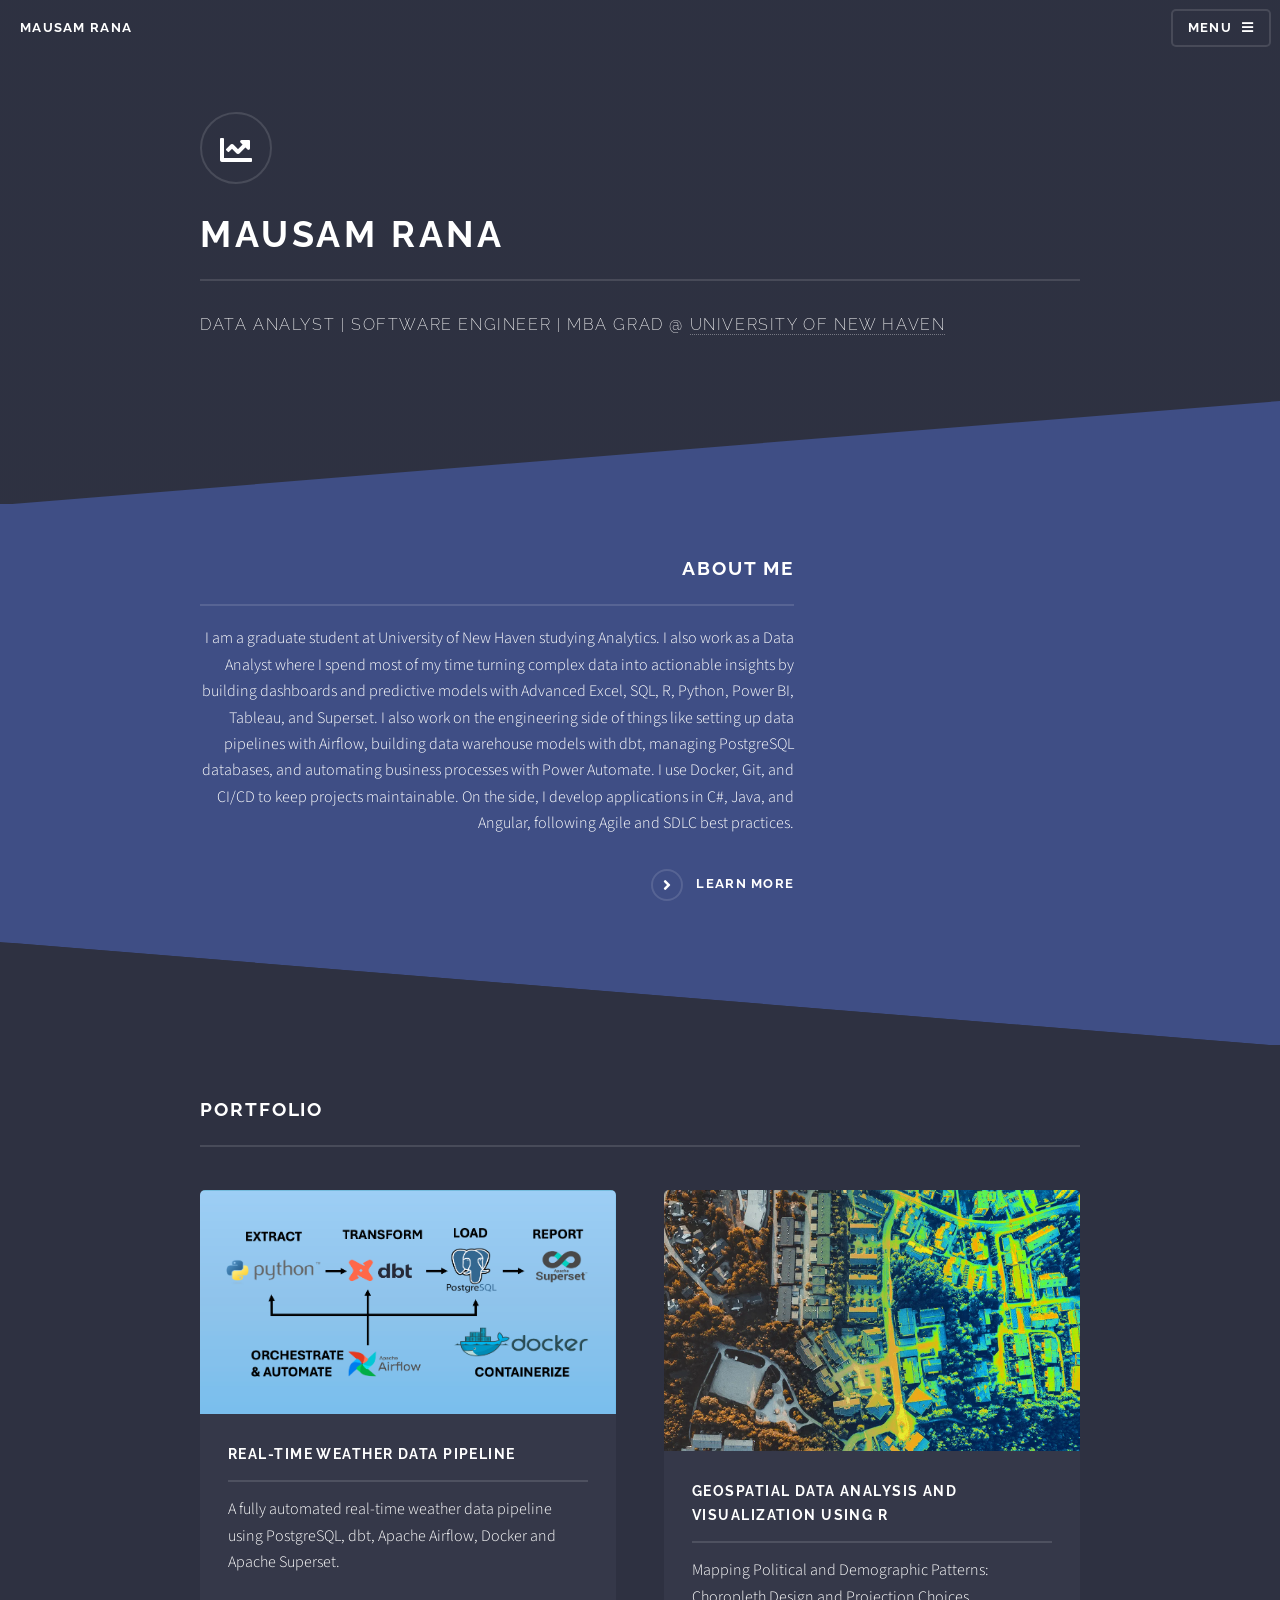
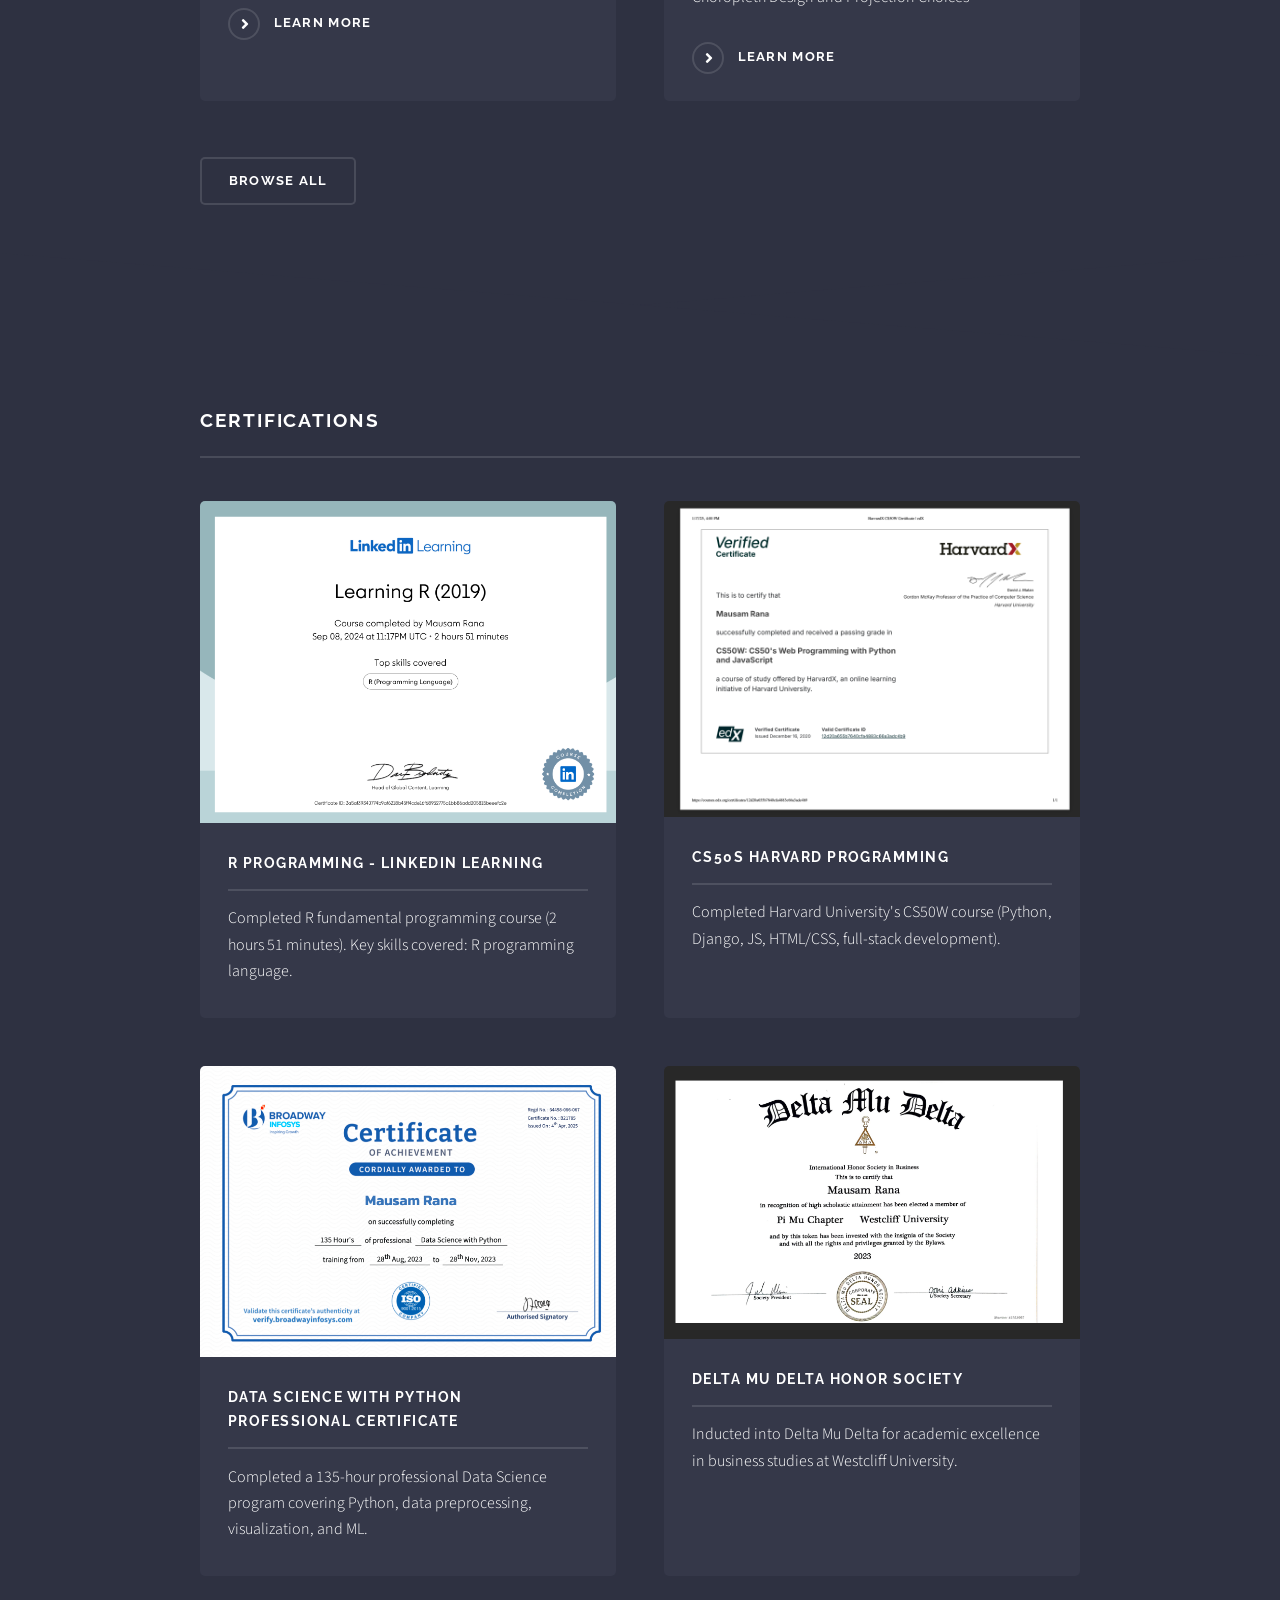
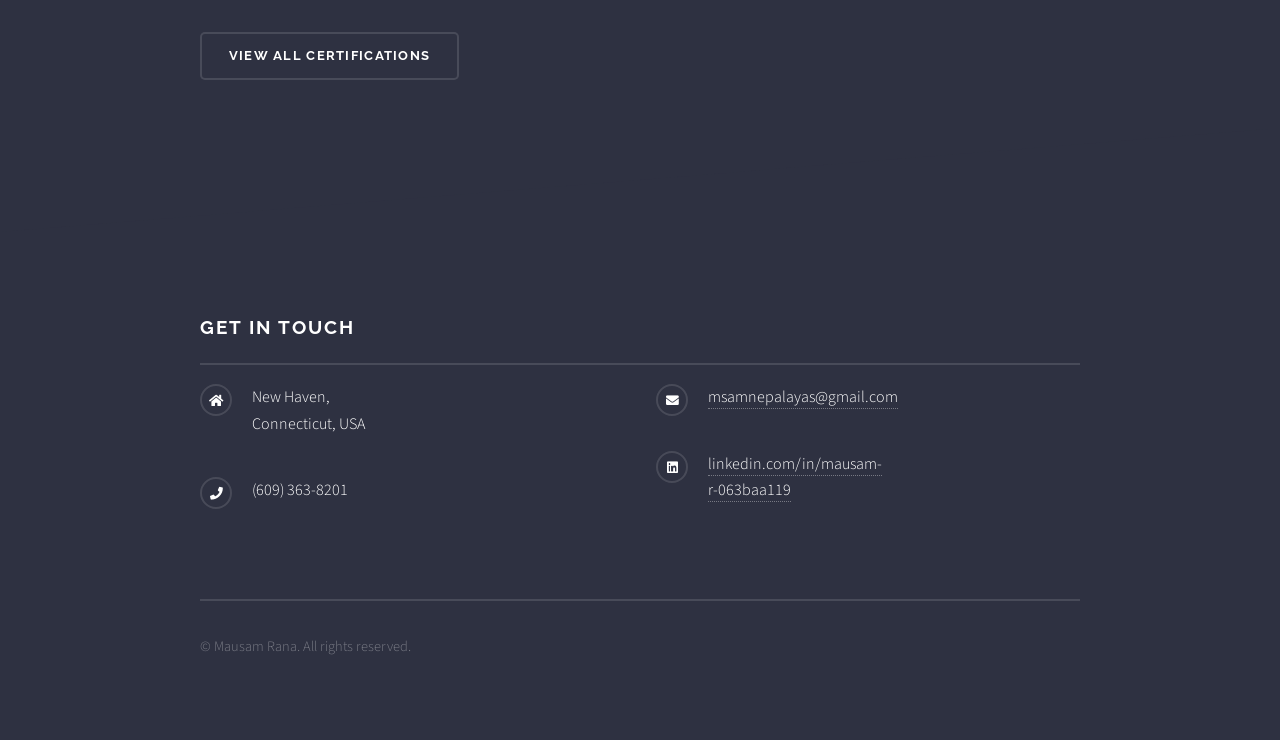
==== commit 97bb053f: "Update index.html" ====
--- a/index.html
+++ b/index.html
@@ -53,7 +53,7 @@
 				<!-- About Me -->
 				<section id="one" class="wrapper spotlight style3">
 					<div class="inner">
-						<a href="#" class="image"><img src="images/profilepic.jpg" alt="" /></a>
+						<a href="#" class="image"><img src="images/pic3.jpg" alt="" /></a>
 						<div class="content">
 							<h2 class="major">About me</h2>
 							<p>I am a graduate student at University of New Haven studying Analytics. I also work as a Data Analyst where I spend most of my time turning complex data into actionable insights by building dashboards and predictive models with Advanced Excel, SQL, R, Python, Power BI, Tableau, and Superset. I also work on the engineering side of things like setting up data pipelines with Airflow, building data warehouse models with dbt, managing PostgreSQL databases, and automating business processes with Power Automate. I use Docker, Git, and CI/CD to keep projects maintainable. On the side, I develop applications in C#, Java, and Angular, following Agile and SDLC best practices.</p>
@@ -158,4 +158,4 @@
 		<script src="assets/js/main.js"></script>
 
 	</body>
-</html>+</html>
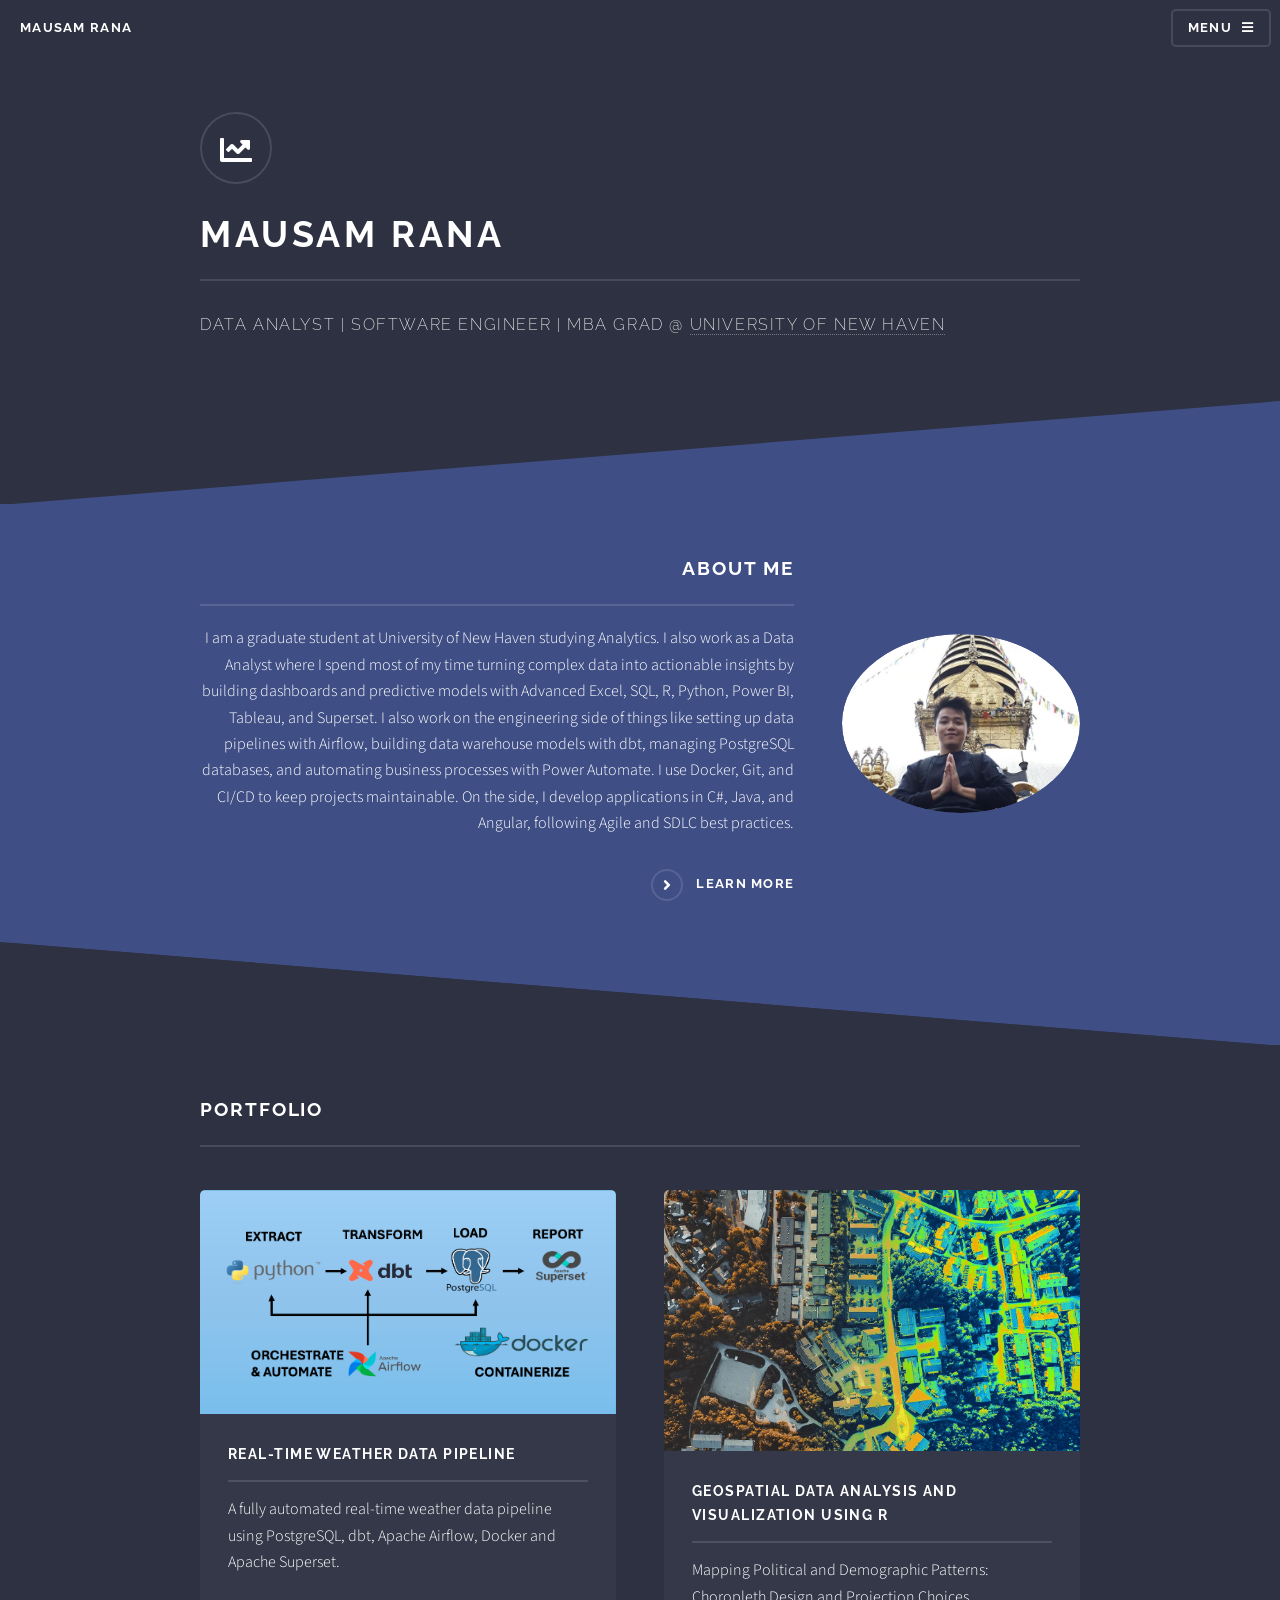
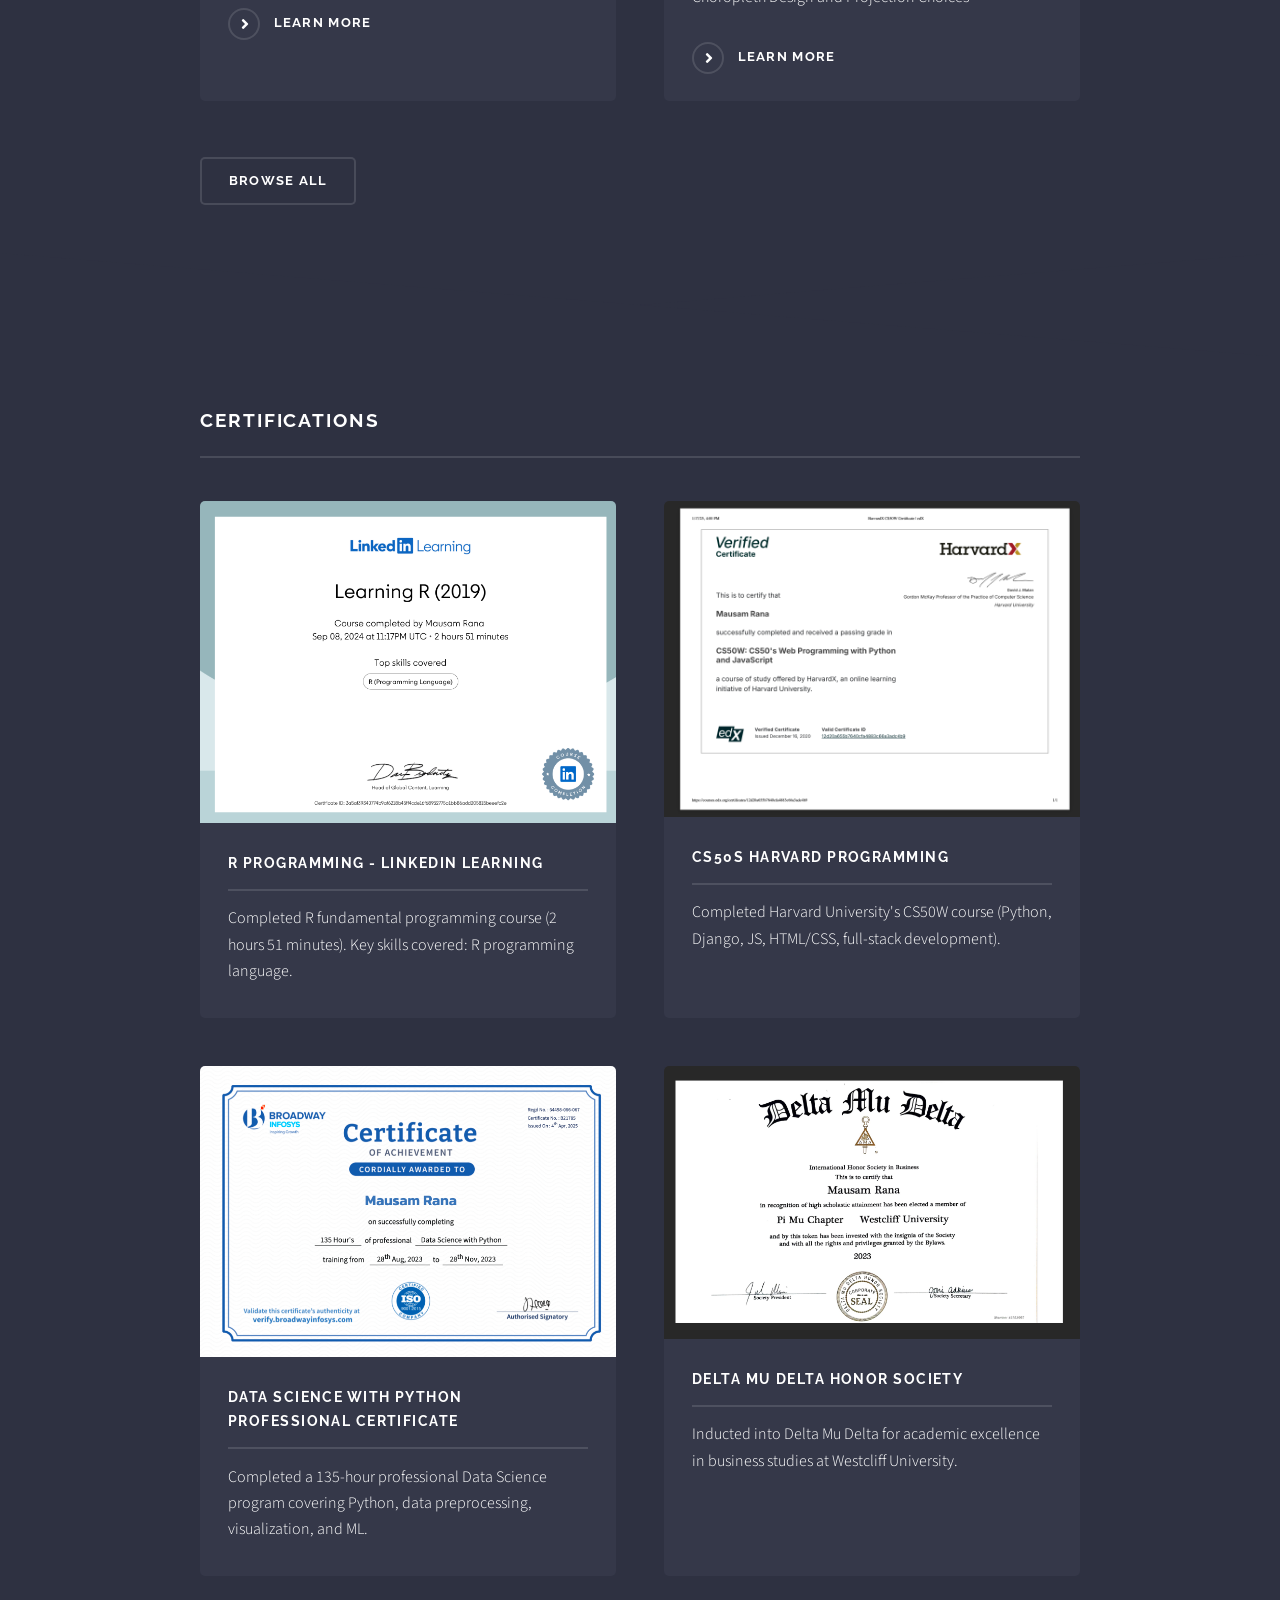
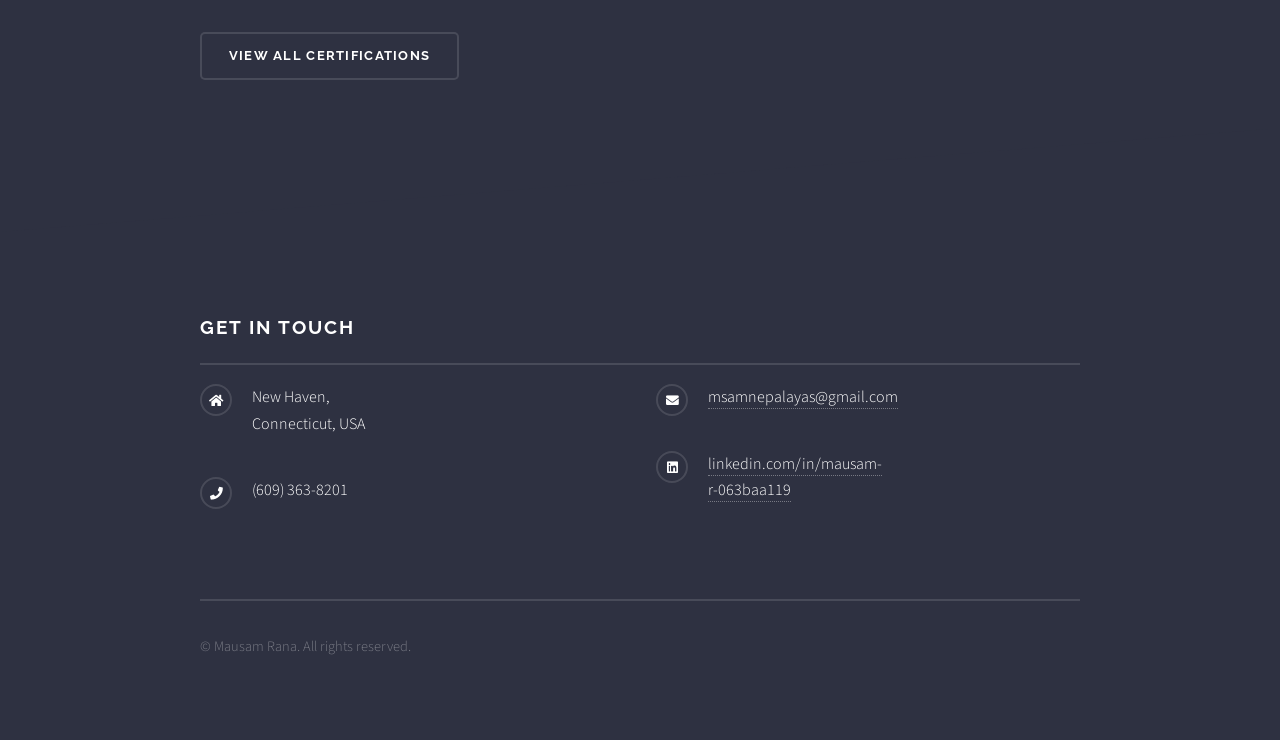
==== commit 6b12b445: "Update index.html" ====
--- a/index.html
+++ b/index.html
@@ -53,7 +53,7 @@
 				<!-- About Me -->
 				<section id="one" class="wrapper spotlight style3">
 					<div class="inner">
-						<a href="#" class="image"><img src="images/pic3.jpg" alt="" /></a>
+						<a href="#" class="image"><img src="images/pic3.png" alt="" /></a>
 						<div class="content">
 							<h2 class="major">About me</h2>
 							<p>I am a graduate student at University of New Haven studying Analytics. I also work as a Data Analyst where I spend most of my time turning complex data into actionable insights by building dashboards and predictive models with Advanced Excel, SQL, R, Python, Power BI, Tableau, and Superset. I also work on the engineering side of things like setting up data pipelines with Airflow, building data warehouse models with dbt, managing PostgreSQL databases, and automating business processes with Power Automate. I use Docker, Git, and CI/CD to keep projects maintainable. On the side, I develop applications in C#, Java, and Angular, following Agile and SDLC best practices.</p>
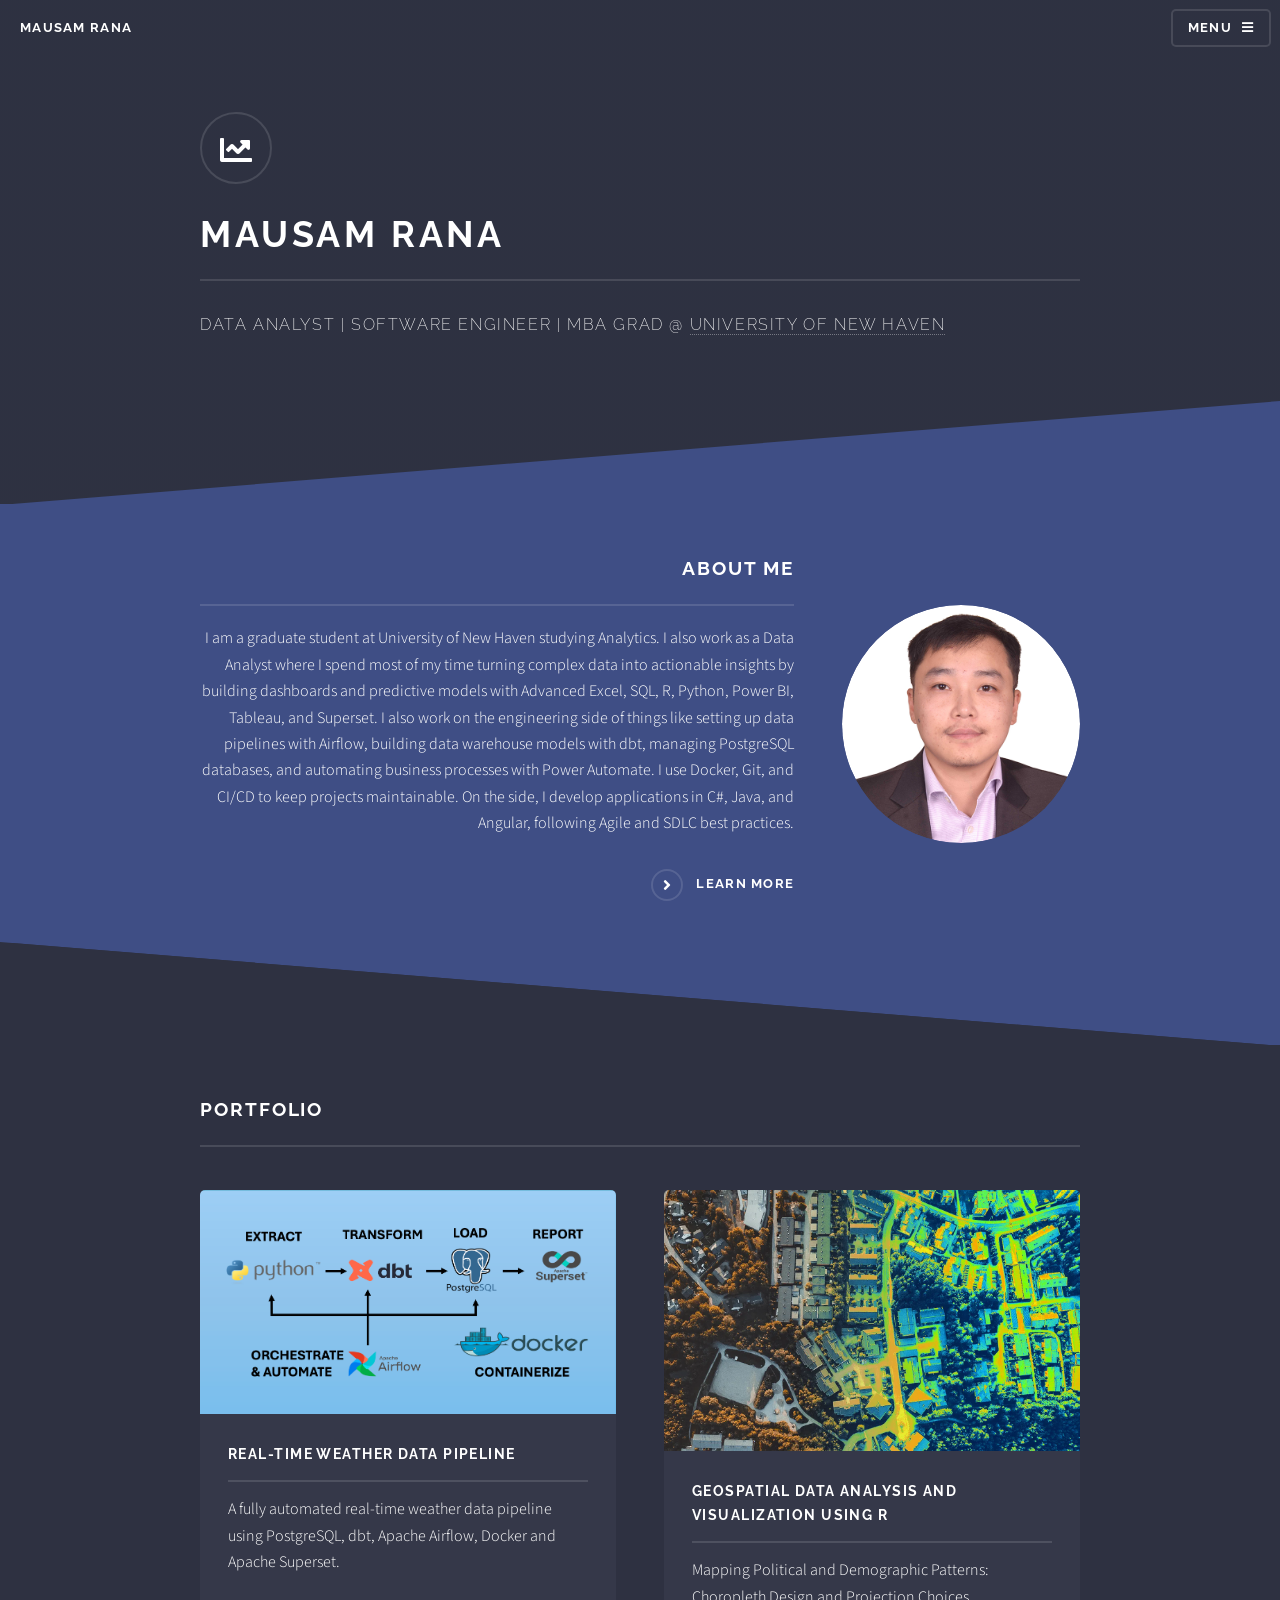
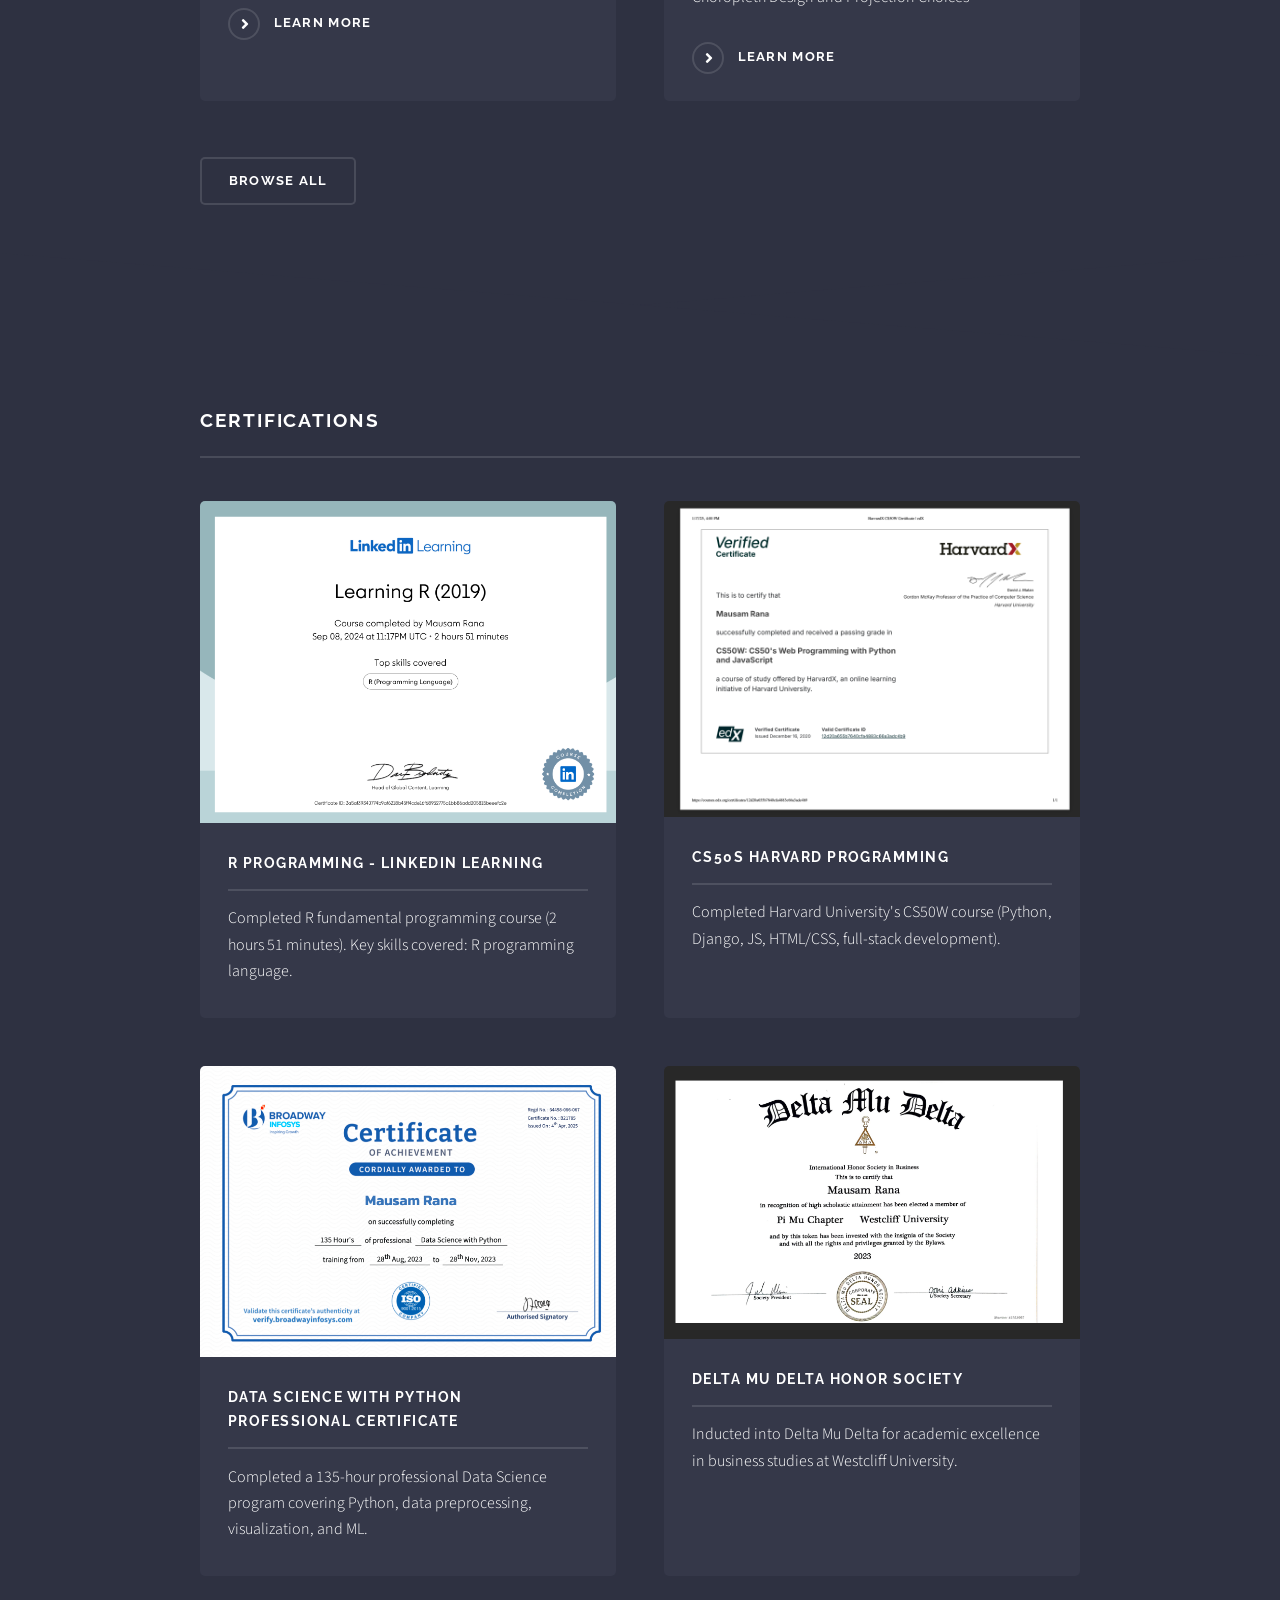
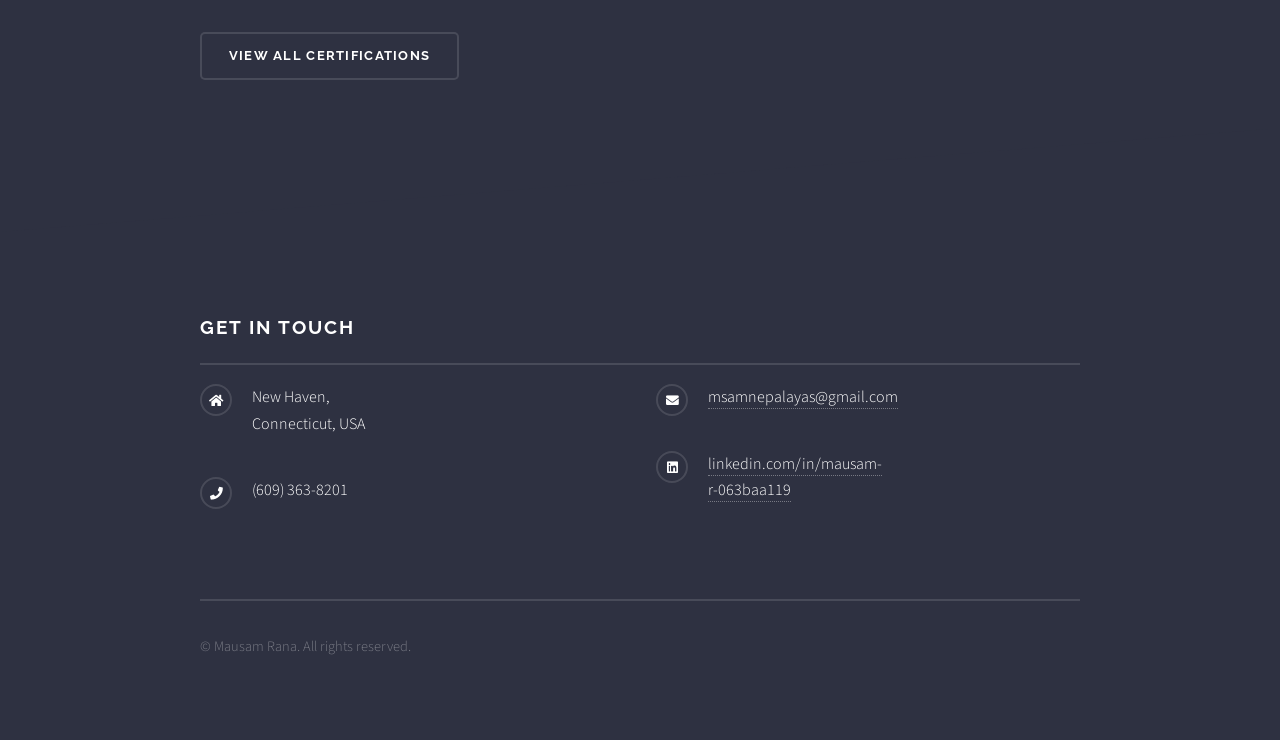
==== commit 545656cf: "Update index.html" ====
--- a/index.html
+++ b/index.html
@@ -53,7 +53,7 @@
 				<!-- About Me -->
 				<section id="one" class="wrapper spotlight style3">
 					<div class="inner">
-						<a href="#" class="image"><img src="images/pic3.png" alt="" /></a>
+						<a href="#" class="image"><img src="images/profilepic.jpg" alt="" /></a>
 						<div class="content">
 							<h2 class="major">About me</h2>
 							<p>I am a graduate student at University of New Haven studying Analytics. I also work as a Data Analyst where I spend most of my time turning complex data into actionable insights by building dashboards and predictive models with Advanced Excel, SQL, R, Python, Power BI, Tableau, and Superset. I also work on the engineering side of things like setting up data pipelines with Airflow, building data warehouse models with dbt, managing PostgreSQL databases, and automating business processes with Power Automate. I use Docker, Git, and CI/CD to keep projects maintainable. On the side, I develop applications in C#, Java, and Angular, following Agile and SDLC best practices.</p>
